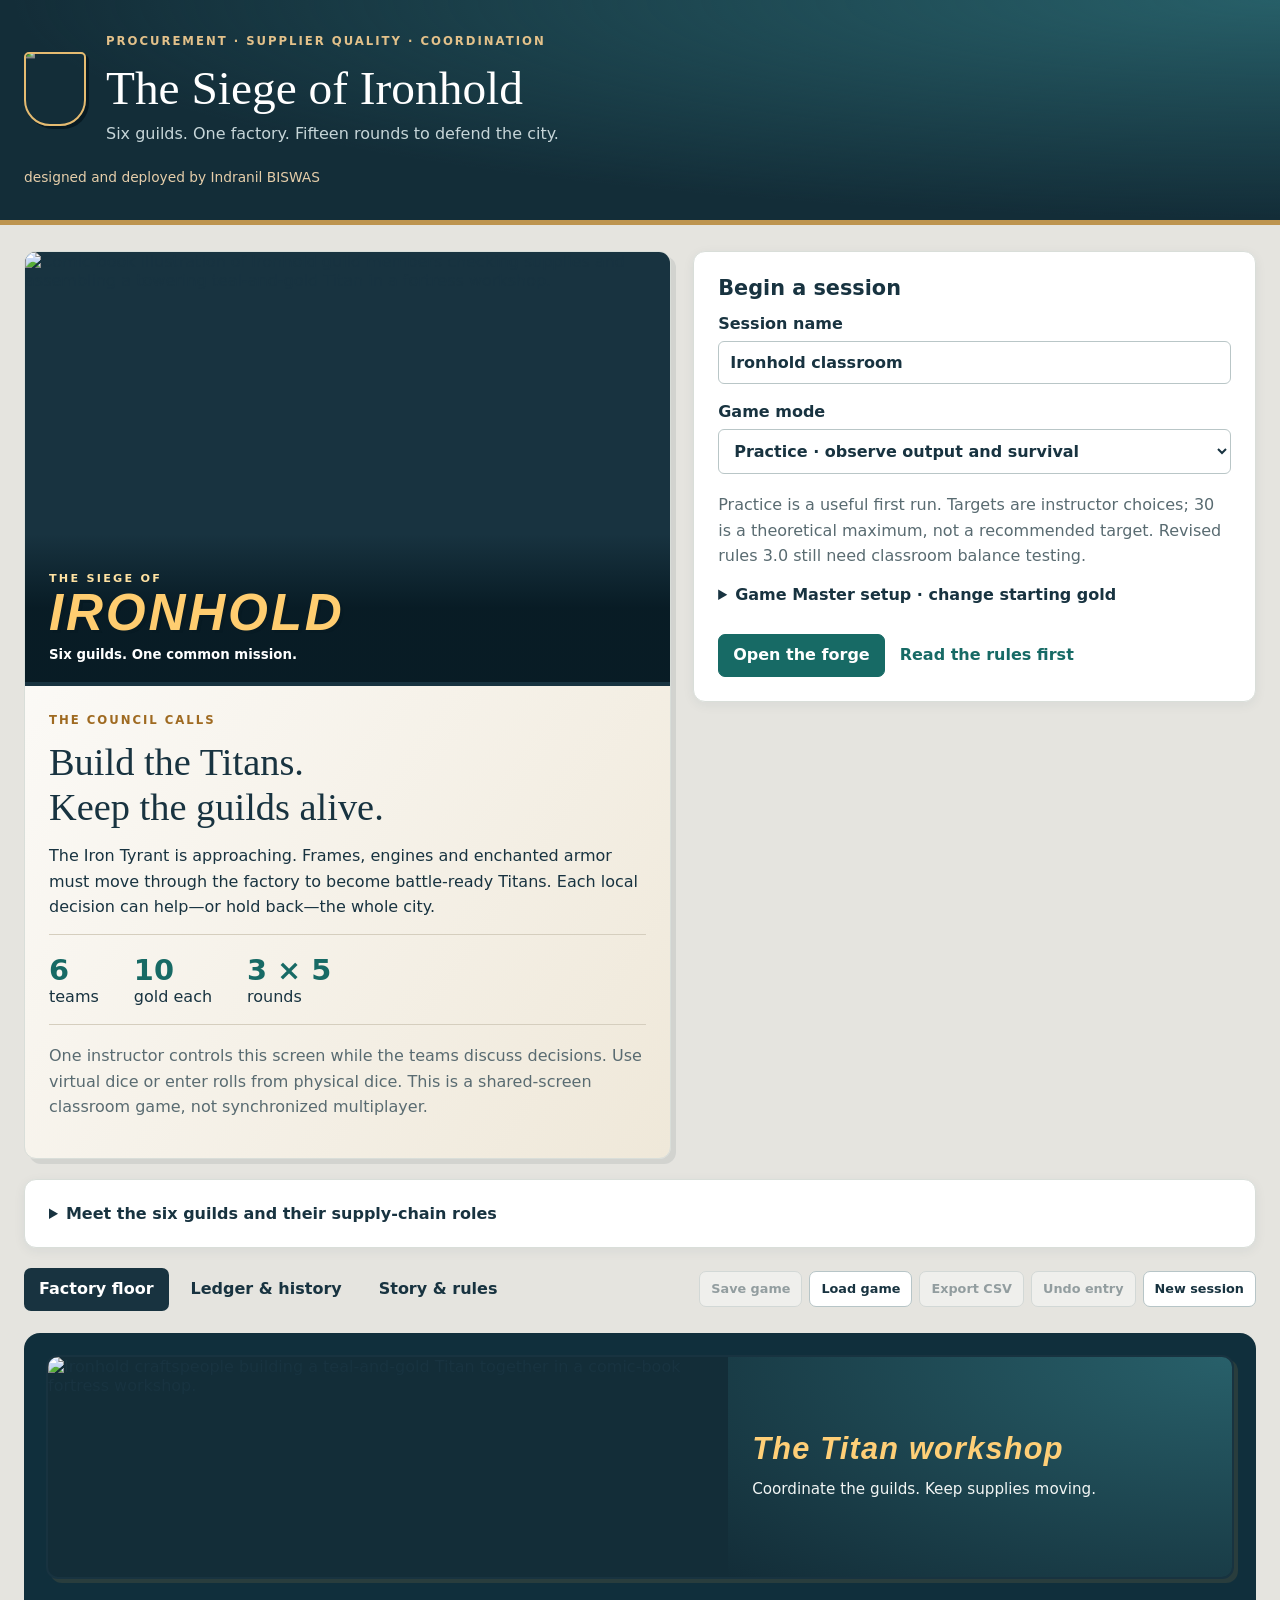
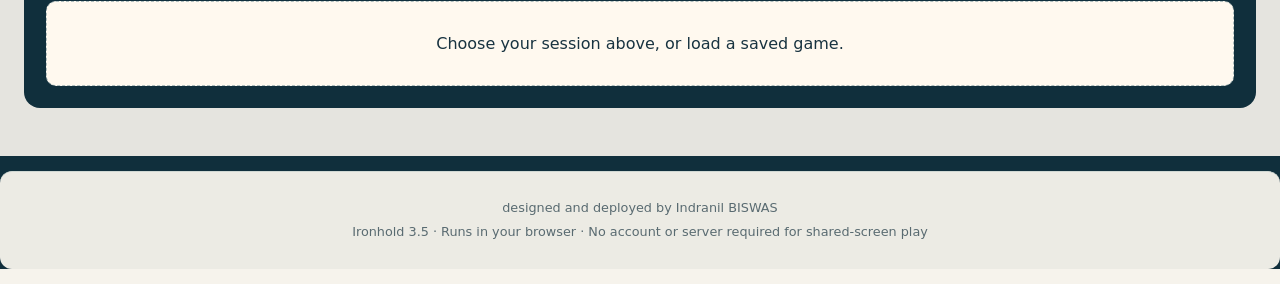
==== src/index.html @ 8f7e0599 "Add guild gold transfers, custom starting gold and logged Game Master round exceptions" ====
<!doctype html>
<html lang="en">
<head>
  <meta charset="utf-8">
  <meta name="viewport" content="width=device-width,initial-scale=1">
  <meta name="description" content="A six-guild classroom simulation of procurement exceptions, supplier corrective action and supply coordination.">
  <title>The Siege of Ironhold · Classroom Game</title>
  <link rel="stylesheet" href="style.css">
</head>
<body data-scene="play">
<header>
  <div class="mast"><span class="mark comic-mark" aria-hidden="true"><img src="assets/ironhold-comic.webp" alt="" width="62" height="74"></span><div><p class="eyebrow">PROCUREMENT · SUPPLIER QUALITY · COORDINATION</p><h1>The Siege of Ironhold</h1><p class="tagline">Six guilds. One factory. Fifteen rounds to defend the city.</p></div></div>
  <p class="credit">designed and deployed by Indranil BISWAS</p>
</header>
<main>
  <section id="setup" class="setup-grid">
    <article class="panel introduction"><figure class="comic-cover"><img src="assets/ironhold-comic.webp" width="1536" height="1024" fetchpriority="high" alt="Comic-book illustration of Ironhold guild members checking supplies and assembling a towering teal-and-gold Titan in a fortress workshop."><figcaption><span>THE SIEGE OF</span><strong>IRONHOLD</strong><small>Six guilds. One common mission.</small></figcaption></figure><p class="eyebrow">THE COUNCIL CALLS</p><h2>Build the Titans.<br>Keep the guilds alive.</h2><p>The Iron Tyrant is approaching. Frames, engines and enchanted armor must move through the factory to become battle-ready Titans. Each local decision can help—or hold back—the whole city.</p><div class="facts"><span><b>6</b> teams</span><span><b>10</b> gold each</span><span><b>3 × 5</b> rounds</span></div><p class="muted">One instructor controls this screen while the teams discuss decisions. Use virtual dice or enter rolls from physical dice. This is a shared-screen classroom game, not synchronized multiplayer.</p><button id="resume" class="secondary" hidden>Resume saved session</button></article>
    <form id="setup-form" class="panel"><h2>Begin a session</h2><label>Session name<input id="session-name" maxlength="80" value="Ironhold classroom" autocomplete="off"></label><label>Game mode<select id="mode"><option value="practice">Practice · observe output and survival</option><option value="target">Mission · meet an announced shipment target</option></select></label><label id="target-label" hidden>Approved Titans required<input id="target" type="number" min="1" max="30" step="1" placeholder="Choose after a classroom pilot"></label><p class="muted">Practice is a useful first run. Targets are instructor choices; 30 is a theoretical maximum, not a recommended target. Revised rules 3.0 still need classroom balance testing.</p><details class="setup-gm"><summary>Game Master setup · change starting gold</summary><label>Starting gold for each guild<input id="starting-gold" type="number" min="1" max="1000" step="1" value="10" required></label><p class="muted small">Instructor choice for this new session. Default: 10 gold each. During play, use Game Master gold adjustments.</p></details><button class="primary" type="submit">Open the forge</button><button type="button" class="text-button" id="read-before">Read the rules first</button></form>
  </section>
  <details class="panel guild-directory"><summary>Meet the six guilds and their supply-chain roles</summary><div id="guild-directory"></div></details>
  <div class="toolbar"><nav aria-label="Game views"><button data-tab="play" aria-pressed="true">Factory floor</button><button data-tab="ledger" aria-pressed="false">Ledger &amp; history</button><button data-tab="rules" aria-pressed="false">Story &amp; rules</button></nav><div class="file-controls"><button id="save" disabled>Save game</button><button id="load">Load game</button><input id="load-file" type="file" accept=".json,application/json" hidden><button id="csv" disabled>Export CSV</button><button id="undo" disabled title="Use only to correct an entry; undo is recorded by rebuilding the prior state.">Undo entry</button><button id="new-game">New session</button></div></div>
  <p id="message" class="message" role="status" aria-live="polite" hidden></p>
  <section id="play-view" class="view"><figure class="tab-art"><img src="assets/ironhold-comic.webp" width="960" height="640" alt="Ironhold craftspeople building a teal-and-gold Titan together in a comic-book fortress workshop." loading="lazy"><figcaption><span>The Titan workshop</span><p>Coordinate the guilds. Keep supplies moving.</p></figcaption></figure><div id="welcome" class="empty">Choose your session above, or load a saved game.</div><div id="game" hidden>
    <div id="metrics" class="metrics"></div>
<section class="panel coordination-panel"><div class="section-heading"><h2>Guild treasury &amp; Game Master</h2><span id="starting-rule" class="muted"></span></div>
<details id="transfer-panel"><summary>Transfer gold between guilds</summary><form id="transfer-form"><div class="control-grid"><label>Sending guild<select id="transfer-from"></select></label><label>Receiving guild<select id="transfer-to"></select></label><label>Gold to transfer<input id="transfer-amount" type="number" min="1" max="1000" step="1" value="1" required></label></div><label>Agreement / reason<input id="transfer-reason" minlength="3" maxlength="240" placeholder="For example: shared supplier recovery" required></label><p id="transfer-preview" class="muted" aria-live="polite"></p><button id="transfer-submit" class="primary">Confirm gold transfer</button></form></details>
<div class="gm-entry"><button id="gm-toggle" type="button" aria-expanded="false">Enter Game Master mode</button><p class="muted small">Instructor controls on this shared screen; no password or separate account.</p></div>
<div id="gm-panel" hidden><form id="gm-form"><h3>Instructor round exception</h3><p id="gm-round" class="muted"></p><label>Game Master name<input id="gm-name" minlength="3" maxlength="80" placeholder="Instructor name" required></label><div class="control-grid"><label>Exception type<select id="gm-kind"><option value="gold">Gold grant / penalty · now</option><option value="downtime">Extra downtime · next round</option><option value="note">Custom round instruction · note only</option></select></label><label>Affected guild<select id="gm-team"><option value="all">All six guilds</option></select></label><label id="gm-gold-label">Gold change per guild<input id="gm-gold" type="number" min="-1000" max="1000" step="1" value="1"></label><label id="gm-hours-label" hidden>Downtime hours per guild<select id="gm-hours"><option>4</option><option>8</option><option>16</option><option>32</option></select></label></div><label>Explain the exception<textarea id="gm-reason" minlength="3" maxlength="240" rows="3" required placeholder="Describe the classroom scenario and why this exception applies"></textarea></label><p id="gm-help" class="muted small"></p><button id="gm-submit" class="primary">Apply and record exception</button></form></div></section>
    <section id="result" class="panel result" hidden aria-live="polite"></section>
    <div class="game-grid"><section class="panel action-panel" aria-labelledby="action-title"><p class="eyebrow" id="phase-label"></p><div id="roll-summary"></div><div id="action" aria-live="polite"></div></section><section class="panel"><div class="section-heading"><h2>Factory network</h2><span class="muted">Good units in each buffer</span></div><div id="network"></div><p class="muted small">One C1 + one C2 → subassembly. One subassembly + one C3 → Titan. Quality approval counts the shipment once.</p><div id="vendor-info" class="vendor-box"></div></section></div>
    <section aria-label="Six guilds"><div id="team-cards" class="team-grid"></div></section>
    <section class="panel"><div class="section-heading"><h2>Latest events</h2><span class="muted">Full record in Ledger &amp; history</span></div><ol id="recent" class="event-list"></ol><p id="autosave" class="muted small"></p></section>
  </div></section>
  <section id="ledger-view" class="view" hidden><figure class="tab-art"><img src="assets/ironhold-ledger.webp" width="960" height="640" alt="Two Ironhold quartermasters checking a ledger, gold tokens and supply crates in a comic-book archive." loading="lazy"><figcaption><span>The quartermaster’s archive</span><p>Every roll, every decision, every gold piece.</p></figcaption></figure><div id="ledger" class="panel"><h2>Ledger &amp; history</h2><p>Start a session to view the ledger.</p></div></section>
  <section id="rules-view" class="view" hidden><figure class="tab-art"><img src="assets/ironhold-council.webp" width="960" height="640" alt="Six Ironhold guild representatives planning the supply network around a council table, in comic-book style." loading="lazy"><figcaption><span>The council of six</span><p>Learn the mission. Agree on the rules.</p></figcaption></figure><article class="panel rules"><p class="eyebrow">PROCUREMENT EDITION 3.1</p><h2>Story &amp; procurement rules</h2><p>Manage procurement exception alerts through planned supplier corrective action, supplier risk review, or a quality hold with immediate corrective action. The manufacturing guilds remain the supply network you coordinate.</p><p>Ironhold's six guilds build a force of Titan’s Bastion war golems. The Emberborn forge frames; the Gearwrights build engines. Hammer and Anvil combines these into subassemblies while the Arcane Weavers enchant armor. The Titanwrights integrate the parts, and the Order of the Unerring Gaze approves each finished Titan.</p><p><b>Early Dawn:</b> rounds 1–5. <b>Fires of Noon:</b> 6–10. <b>Twilight of Battle:</b> 11–15. All teams operate every round. Cycle boundaries do not reset cash, stock or repairs.</p>
  <details open><summary>1. Objective and setup</summary><p>Each team starts with 10 gold by default; the Game Master can choose 1–1000 gold per guild before starting. A round is an 8-hour day. Full capacity is two whole units. All five buffers begin at zero; raw materials are unlimited apart from vendor incidents. Select practice mode or announce a whole-game target of 1–30 approved Titans before starting.</p><p>A mission succeeds only if all six teams remain above zero gold and meet the target by round 15, including final settlement. Only then do the richest guilds share the Master Guild title. Zero or negative gold ends play. Practice mode reports output and survival without a target victory. Thirty shipments is the physical upper bound, not a tested target.</p></details>
  <details><summary>2. Stages, capacity and inventory</summary><p>Stage 1: Shops 1 and 2. Stage 2: Shop 3 and Subassembly. Stage 3: Final Assembly. Stage 4: Quality. Paired teams release output together, after both decisions are complete. Resolve their events in Shop 1 then Shop 2 order, and Shop 3 then Subassembly order.</p><p>At round start, resolve due analysis tasks, then serve up to 8 queued repair hours per team. A team serving repairs makes no production or event roll; its base capacity is 2. Other teams with a complete input set roll d6: 1–3 gives base capacity 1; 4–6 gives 2. No input set means no roll and no fine.</p><p>Usable capacity = max(0, base capacity − repair hours served ÷ 4). Actual output is the minimum of usable capacity and each required input buffer. Consume one of each required input per good output unit. Carry unused tokens forward. Shops have no input constraint. Only quality-approved units count as shipments. A zero-hour fix does not restore the unit lost on a partial production roll.</p><p>Immediate repair hours are served before that team's output is released. Future tickets wait until their due round. Hours are served sequentially, never more than 8 per team per round. The app pauses before each stage's output release so the class can predict the result.</p></details>
  <details><summary>3. Procurement exceptions and responses</summary><div class="scroll"><table><thead><tr><th>d10</th><th>Cause</th><th>Applies to</th></tr></thead><tbody><tr><td>Odd</td><td>Unknown</td><td>Reroll until an applicable even result</td></tr><tr><td>2</td><td>Machine failure</td><td>All teams</td></tr><tr><td>4</td><td>Defective part</td><td>Subassembly, final assembly, quality</td></tr><tr><td>6</td><td>Misalignment</td><td>All teams</td></tr><tr><td>8</td><td>Defective raw material</td><td>Shops 1–3 outside vendor protection</td></tr><tr><td>10</td><td>Breakdown</td><td>All teams</td></tr></tbody></table></div><p>Roll an event only after partial production. Reroll inapplicable events without a charge. A physical d10 marked 0 means 10; enter 10 in the app.</p><p><b>Supply clear:</b> healthy local process. <b>Planned supplier corrective action:</b> choose a solution now, pay now, repair next round. <b>Supplier risk review:</b> resolve a d6 analysis next round. <b>Quality hold:</b> immediate corrective action. Only failure and misalignment allow planned corrective action or risk review. Defective parts and breakdowns require a quality hold. Vendor incidents use the vendor rule. Input starvation is Idle. Procurement exception alerts carry no extra fee.</p><p>Analysis d6: 1–2 = 0 hours / 0 gold, 3–4 = 4 hours / 1 gold, 5–6 = 8 hours / 2 gold. The incident then closes. Round-15 analysis is settled after production ends; it cannot evade its charge.</p></details>
  <details><summary>4. Repairs, rework and costs</summary><div class="scroll"><table><thead><tr><th>d4</th><th>Solution</th><th>Applicable cause</th><th>Ticket</th></tr></thead><tbody><tr><td>1</td><td>Stop and investigate</td><td>Failure or misalignment</td><td>4h / 1 gold</td></tr><tr><td>2</td><td>Root cause</td><td>Any non-vendor incident</td><td>8h / 2 gold</td></tr><tr><td>3</td><td>Software / parts fix</td><td>Failure or misalignment</td><td>0h / 0 gold</td></tr><tr><td>4</td><td>Rework</td><td>Defective part</td><td>8h / 2 gold to origin</td></tr></tbody></table></div><p>Reroll inapplicable solutions. Solutions 1–3 belong to the detecting team; quality hold is immediate; planned corrective action starts next round. A free fix closes immediately.</p><p>Rework holds the detecting team's output at zero and retains its inputs. That team pays no extra repair fee. For a defect at Subassembly, origin d6 1–3 assigns Shop 1 and 4–6 Shop 2. At Final Assembly, 1–3 assigns Subassembly and 4–6 Shop 3. At Quality, the origin is Final Assembly without a die. The origin pays now and serves 8 hours from next round.</p><p>Each ticket is charged once when issued: 4h = 1 gold; 8h = 2; forced-vendor 32h = 7. Four separate 8h tickets cost 8, not 7. Serving already-paid repair hours does not charge again. Partial capacity, starvation and an exception alert do not create separate monetary fines.</p><p>The app checks bankruptcy after each resolved charge or atomic batch of charges. All three charges of one vendor change are posted together. Due analyses are resolved as one round-opening batch. If play ends before a stage release, no staged output is transferred.</p></details>
  <details><summary>5. Vendor vote and protection</summary><p>Only a valid event 8 triggers this rule. Count occurrences across all three shops for the current vendor. At occurrence 1 or 2, all three shops vote; two votes to change trigger an 8h / 2-gold ticket for each shop. Otherwise keep the vendor and the count. The affected shop retains partial base capacity 1 this round; there is no local solution roll.</p><p>Occurrence 3 forces a change: 32h / 7 gold per shop, without an additional voluntary charge. Vendor repairs begin next round. Reset the count on any change. Protection begins immediately and covers the next five numbered rounds: change in round 4 protects through round 9; event 8 becomes eligible in round 10. Reroll raw-material events while protected. Current-round production is not reversed.</p></details>
  <details><summary>6. Gold transfers and Game Master exceptions</summary><p>While a game is active, guilds can transfer whole gold amounts with a recorded agreement. The sending guild must retain at least 1 gold. Transfers conserve total gold and affect the richest-guild ranking. Coordinate before a charge: transfers cannot revive a game already ended by bankruptcy.</p><p>The Game Master can grant or deduct gold immediately, add free downtime for the next round (rounds 1–14 only), or record a custom instruction. Notes do not change game calculations. Every exception requires an instructor name and explanation. A penalty reaching zero gold ends play. These shared-screen controls are not authenticated accounts.</p></details><details><summary>7. Ending, saving and teaching</summary><p>After round 15, resolve all deferred analysis before judging the outcome. Already-paid repair hours remaining beyond the game are disclosed, not charged again. No extra shipments are permitted. At cycle breaks, discuss the bottleneck, the value of a warning, and local gold versus factory output.</p><p>Save game downloads a JSON history. Load replays and validates it; it does not trust editable balances. Browser autosave is a convenience, not a backup. Use Undo only to correct an input error, not to reroll an unfavorable result. CSV contains team-round accounting. Unreleased rows are explicitly marked. The history retains every die, reroll and vote.</p><p>This is a simplified teaching model: defects reduce or hold output; it does not track hidden bad batches, inspection accuracy or recurring defects. Random origin attribution is a discussion device, not actual traceability. The revised rules require classroom piloting before claiming balanced difficulty.</p></details>
  </article></section>
</main>
<footer><p>designed and deployed by Indranil BISWAS</p><p>Ironhold 3.5 · Runs in your browser · No account or server required for shared-screen play</p></footer>
<script src="engine.js"></script><script src="ui.js"></script>
</body></html>
---- src/style.css ----
:root{color-scheme:light;--ink:#183340;--muted:#596b71;--paper:#f6f3ec;--gold:#9f6a21;--teal:#176a65;--line:#d9ded9;--red:#a3312c;font-family:Inter,ui-sans-serif,system-ui,-apple-system,BlinkMacSystemFont,"Segoe UI",sans-serif;color:var(--ink);background:var(--paper)}*{box-sizing:border-box}body{margin:0}header{padding:32px max(24px,calc((100vw - 1440px)/2));background:#132d38;color:#fff;border-bottom:5px solid #bd944f}.mast{display:flex;gap:20px;align-items:center}.mark{display:grid;place-items:center;width:62px;height:74px;border:2px solid #c5a167;border-radius:5px 5px 26px 26px;font-family:Georgia,serif;font-size:40px;color:#e7cc96;flex-shrink:0}.eyebrow{font-size:.73rem;letter-spacing:.17em;font-weight:750;color:var(--gold);margin:0 0 10px}header .eyebrow{color:#e3c18a}h1{font-family:Georgia,serif;font-weight:500;font-size:clamp(2rem,3.7vw,3.2rem);margin:0 0 6px}h2{font-size:1.3rem;margin:0 0 14px}h3{font-size:1.04rem;margin:0 0 8px}p{line-height:1.6;margin:0 0 14px}.tagline{color:#c6d5d8;margin:0}.credit{font-size:.86rem;color:#e6ceaa;margin:20px 0 0}main{max-width:1488px;margin:auto;padding:26px 24px}button,input,select{font:inherit}button{border:1px solid #b7c5c7;background:#fff;color:var(--ink);border-radius:7px;padding:10px 14px;font-weight:650;cursor:pointer;line-height:1.3}button:hover:not(:disabled){background:#edf3f1;border-color:var(--teal)}button:focus-visible,input:focus-visible,select:focus-visible,summary:focus-visible{outline:3px solid #d8a445;outline-offset:3px}button:disabled{opacity:.4;cursor:not-allowed}.primary{background:var(--teal);color:#fff;border-color:var(--teal)}.primary:hover:not(:disabled){background:#115550;color:#fff}.secondary{background:#fff8e8;border-color:#caa96c}.danger{color:var(--red)}.text-button{border-color:transparent;background:transparent;color:var(--teal)}label{display:flex;flex-direction:column;gap:8px;font-weight:650;margin-bottom:18px}input,select{border:1px solid #b9c6c7;background:white;color:var(--ink);border-radius:6px;padding:11px;max-width:100%}input[type=number]{width:100%}.panel{background:#fff;border:1px solid var(--line);border-radius:12px;padding:24px;margin-bottom:20px;box-shadow:0 3px 12px #203e4910}.setup-grid{display:grid;grid-template-columns:1.15fr 1fr;gap:22px}.introduction{background:linear-gradient(125deg,#fff,#efe8d9)}.introduction h2{font-family:Georgia,serif;font-weight:500;font-size:2.4rem;line-height:1.16}.facts{display:flex;gap:35px;padding:18px 0;margin:8px 0 18px;border-top:1px solid #d5cebe;border-bottom:1px solid #d5cebe}.facts b{display:block;font-size:1.8rem;color:var(--teal)}.muted{color:var(--muted)}.small{font-size:.82rem}.toolbar{display:flex;align-items:center;justify-content:space-between;gap:14px;flex-wrap:wrap;margin:2px 0 22px}nav,.file-controls{display:flex;flex-wrap:wrap;gap:7px}nav button{background:transparent;border-color:transparent}nav button[aria-pressed=true],nav button[aria-pressed=true]:hover:not(:disabled){background:#183340;color:white}.file-controls button{font-size:.8rem;padding:9px 11px}.message{background:#fff1d7;border-left:4px solid #b57b20;padding:12px 16px;border-radius:6px}.message.error{background:#fff0ec;border-color:var(--red);color:#85251f}.empty{border:1px dashed #aebdbd;padding:32px;text-align:center;color:var(--muted);border-radius:10px}.metrics{display:grid;grid-template-columns:repeat(4,1fr);gap:14px;margin-bottom:22px}.metric{border:1px solid var(--line);border-radius:9px;background:#fff;padding:16px 20px}.metric span{display:block;font-size:.75rem;color:var(--muted);text-transform:uppercase;letter-spacing:.06em}.metric strong{display:block;font-size:1.65rem;margin:3px 0}.metric small{color:var(--muted)}.game-grid{display:grid;grid-template-columns:minmax(300px,.85fr) minmax(420px,1.15fr);gap:22px}.action-panel{border-top:4px solid var(--teal)}.action-panel h2{font-family:Georgia,serif;font-size:1.7rem}.action-panel .guild-name{color:var(--teal);font-weight:700}.die-box{display:flex;gap:14px;align-items:center;margin:18px 0}.die-face{width:78px;height:78px;display:grid;place-items:center;border:2px solid #c9a363;border-radius:14px;background:#fff8e9;font-size:1.9rem;font-weight:800;flex-shrink:0}.die-box p{margin:0;font-size:.91rem}.manual-row{display:flex;align-items:end;gap:9px;margin:18px 0}.manual-row label{margin:0;flex:1}.manual-row input{max-width:140px}.decision{display:block;text-align:left;width:100%;margin:9px 0;padding:13px;border-left:5px solid #c8a03f}.decision.red{border-color:#bd5a53}.decision b{display:block}.decision small{display:block;margin-top:4px;font-weight:400}.badge{display:inline-block;padding:4px 9px;border-radius:20px;font-size:.75rem;background:#eef1f2;color:var(--ink);font-weight:750}.badge.green{background:#e3f2e9;color:#226846}.badge.red{background:#ffe6e0;color:#a3312c}.badge.yellow{background:#fff0c9;color:#7b590d}.section-heading{display:flex;gap:12px;justify-content:space-between;align-items:baseline;flex-wrap:wrap}.section-heading .muted{font-size:.8rem}.flow-stage{display:grid;grid-template-columns:68px 1fr;gap:12px;align-items:center;margin:10px 0}.flow-stage>span{font-size:.7rem;color:var(--muted);text-transform:uppercase;letter-spacing:.04em}.flow-nodes{display:flex;gap:10px}.node{flex:1;background:#f4f6f3;border:1px solid #dce3dc;border-radius:7px;padding:10px 12px}.node b{font-size:.84rem;display:block}.node strong{font-size:1.45rem;color:var(--teal);margin-right:6px}.node small{color:var(--muted);font-size:.75rem}.flow-stage.current .node{border-color:#af8b49;background:#fff9ec}.flow-stage.current>span{font-weight:800;color:var(--gold)}.vendor-box{padding:12px 15px;border-radius:7px;background:#edf3f2;font-size:.88rem}.vendor-box p{margin:0}.team-grid{display:grid;grid-template-columns:repeat(3,1fr);gap:16px;margin-bottom:22px}.team-card{border:1px solid var(--line);border-radius:10px;padding:18px;background:#fff}.team-card.active{border:2px solid #b28e50;padding:17px}.team-card.bankrupt{border-color:#b74640;background:#fff1ee}.team-card .role{font-size:.72rem;text-transform:uppercase;letter-spacing:.07em;color:var(--muted);margin-bottom:7px}.team-card .money{font-size:1.45rem;font-weight:750}.team-card .money small{font-size:.75rem;font-weight:500}.team-line{display:flex;justify-content:space-between;gap:8px;align-items:center;margin:12px 0}.team-card p{font-size:.83rem;margin-bottom:6px}.event-list{padding-left:22px;margin:8px 0}.event-list li{padding:7px 0;border-bottom:1px solid #edf0ed;font-size:.86rem}.event-list time{color:var(--muted);font-size:.75rem;margin-right:9px}.result{border-left:6px solid var(--gold);background:#fff8e9}.result.failure{border-color:var(--red);background:#fff0eb}.result.success{border-color:var(--teal);background:#eef7ef}.scroll{overflow:auto}table{width:100%;border-collapse:collapse;font-size:.84rem;margin:10px 0 22px}th,td{padding:10px;border-bottom:1px solid #dce3df;text-align:left;vertical-align:top}th{background:#edf2ef;font-size:.76rem}td.number,th.number{text-align:right;white-space:nowrap}.rules{max-width:1000px;margin:0 auto}.rules details{border-top:1px solid var(--line);padding:16px 0}.rules summary{font-weight:750;cursor:pointer;margin-bottom:12px}.rules p{font-size:.95rem}.queue{font-size:.78rem;color:var(--muted)}.votes{display:grid;gap:3px}.votes label{font-size:.9rem}.debrief{border-left:4px solid #c39a4f;padding-left:15px;margin:14px 0}.debrief li{margin:8px 0;line-height:1.5}.progress{height:7px;background:#e5eae6;border-radius:6px;overflow:hidden;margin-top:10px}.progress span{display:block;height:100%;background:var(--teal)}footer{max-width:1440px;margin:15px auto;padding:22px 24px;border-top:1px solid #d0d8d3;text-align:center;color:var(--muted);font-size:.8rem}footer p{margin:4px 0}[hidden]{display:none!important}@media(max-width:1000px){.game-grid{grid-template-columns:1fr}.team-grid{grid-template-columns:repeat(2,1fr)}.metrics{grid-template-columns:repeat(2,1fr)}}@media(max-width:650px){main{padding:18px 12px}header{padding:24px 18px}.mark{display:none}.setup-grid{grid-template-columns:1fr}.panel{padding:18px}.team-grid{grid-template-columns:1fr}.metrics{gap:8px}.metric{padding:12px}.metric strong{font-size:1.4rem}.flow-stage{grid-template-columns:52px 1fr;gap:7px}.node{padding:8px}.file-controls{gap:5px}.facts{gap:22px}.manual-row{flex-wrap:wrap}.introduction h2{font-size:2rem}}@media print{header{background:white;color:black}header .credit,header .eyebrow,.tagline{color:#444}.toolbar,.action-panel,#setup,footer,#message{display:none}main{padding:0}.panel,.team-card{box-shadow:none;break-inside:avoid}.game-grid{display:block}.metrics,.team-grid{grid-template-columns:repeat(3,1fr)}.scroll{overflow:visible}}

/* Original inline vector icons: no external assets or font downloads. */
header{background:radial-gradient(ellipse at top right,#275f68,transparent 70%),#132d38}.guild-icon{width:38px;height:38px;flex-shrink:0;color:var(--teal);padding:5px;background:#e9f3ef;border-radius:9px}.guild-heading,.guild-name{display:flex;gap:12px;align-items:center}.guild-heading h3{margin:0;line-height:1.5}.guild-role{font-size:.85em;font-weight:650;color:#48616a}.guild-directory summary{cursor:pointer;font-weight:750}.guild-directory #guild-directory{display:grid;grid-template-columns:repeat(3,minmax(0,1fr));gap:18px;margin-top:22px}.guild-directory-item{display:flex;align-items:center;gap:12px;font-weight:650}.roll-result{display:flex;gap:16px;padding:18px;margin:12px 0 22px;border:2px solid #ba8b3c;border-radius:12px;background:#fff8e9;animation:reveal .25s ease-out}.roll-result.clear{border-color:#41896e;background:#eef8f1}.roll-result .eyebrow{letter-spacing:.06em}.roll-result p{margin:7px 0}.rolled-value{min-width:76px;height:98px;border-radius:12px;background:#fff;border:2px solid #b68d4d;display:flex;flex-direction:column;align-items:center;justify-content:center;box-shadow:0 4px 0 #b68d4d30}.rolled-value strong{font-size:2.6rem;line-height:1.15}.rolled-value small{font-weight:750;color:var(--muted)}.dice-button{min-height:52px;font-size:1.05rem;box-shadow:0 4px 0 #0c4642}.team-card{transition:box-shadow .2s,transform .2s}.team-card:hover{box-shadow:0 7px 20px #173e4920;transform:translateY(-2px)}.team-card.active{background:linear-gradient(130deg,#fff8e6,#fff);box-shadow:0 0 0 3px #b28e501c}.team-card h3{overflow-wrap:anywhere}@keyframes reveal{from{opacity:.3;transform:translateY(5px)}to{opacity:1;transform:translateY(0)}}@media(prefers-reduced-motion:reduce){*{animation:none!important;transition:none!important}}@media(max-width:800px){.guild-directory #guild-directory{grid-template-columns:repeat(2,minmax(0,1fr))}}@media(max-width:500px){.guild-directory #guild-directory{grid-template-columns:1fr}.roll-result{padding:12px;gap:10px}.rolled-value{min-width:58px}.roll-result .eyebrow{font-size:.65rem}.guild-name{align-items:flex-start}}

/* Comic cover and persistent illustrated crest */
.comic-mark{overflow:hidden;border:2px solid #e5bb71;box-shadow:3px 3px 0 #071a23}.comic-mark img{width:100%;height:100%;object-fit:cover;object-position:55% 30%;transform:scale(1.8)}.comic-cover{position:relative;margin:-24px -24px 25px;overflow:hidden;border-radius:11px 11px 0 0;border-bottom:4px solid #183340;background:#183340}.comic-cover>img{display:block;width:100%;height:auto;aspect-ratio:3/2;object-fit:cover}.comic-cover figcaption{position:absolute;bottom:0;left:0;right:0;padding:38px 24px 20px;background:linear-gradient(transparent,#071a23ed 50%);color:#fff}.comic-cover figcaption span{display:block;font-size:.7rem;letter-spacing:.2em;font-weight:800;color:#ffe2a2}.comic-cover figcaption strong{display:block;font-family:Impact,'Arial Black',sans-serif;font-style:italic;letter-spacing:.055em;font-size:clamp(2rem,4vw,3.6rem);line-height:1.1;text-shadow:3px 3px 0 #071a23;color:#ffcd70}.comic-cover figcaption small{display:block;margin-top:6px;font-weight:650}.setup-grid{align-items:start}.setup-grid>form{position:sticky;top:20px}.introduction{box-shadow:5px 5px 0 #18334018}@media(max-width:650px){.comic-cover{margin:-18px -18px 20px}.comic-cover figcaption{padding:30px 18px 16px}.setup-grid>form{position:static}.comic-mark{display:grid;width:48px;height:58px}.mast{gap:12px}}@media print{.comic-cover,.comic-mark{display:none}}

/* Individual comic scene for each game tab; controls remain outside the artwork. */
.tab-art{display:grid;grid-template-columns:minmax(0,1.35fr) minmax(230px,1fr);align-items:stretch;margin:0 0 22px;border:2px solid #183340;border-radius:12px;overflow:hidden;background:#132d38;box-shadow:4px 4px 0 #b58c4526}.tab-art img{width:100%;height:220px;object-fit:cover;object-position:center 48%;display:block}.tab-art figcaption{display:flex;flex-direction:column;justify-content:center;padding:24px;background:radial-gradient(ellipse at top right,#28606a,#132d38);color:#f5e3bd}.tab-art figcaption span{font:italic 800 clamp(1.4rem,2.4vw,2.2rem)/1.1 Impact,'Arial Black',sans-serif;letter-spacing:.04em;color:#ffcf77}.tab-art figcaption p{margin:12px 0 0;color:#f1f5f4;font-size:.95rem}#rules-view .tab-art{max-width:1000px;margin-inline:auto}@media(max-width:650px){.tab-art{grid-template-columns:1fr}.tab-art img{height:190px;object-position:center 45%}.tab-art figcaption{padding:16px 18px}.tab-art figcaption p{margin-top:6px}}@media print{.tab-art{display:none}}

/* Scene-specific page backgrounds and six original guild portraits. */
body{background:#102f3c}body::before{content:"";position:fixed;inset:0;z-index:-1;background-image:var(--scene-play);background-position:center;background-size:cover;opacity:.36;pointer-events:none}body[data-scene=ledger]::before{background-image:var(--scene-ledger)}body[data-scene=rules]::before{background-image:var(--scene-rules)}main{background:#f6f3eced;min-height:65vh}.view{position:relative;isolation:isolate;padding:22px;border-radius:16px;background:#102f3c;margin-bottom:22px;overflow:hidden}.view::before{content:"";position:absolute;inset:0;z-index:-1;background-image:var(--scene-play);background-size:cover;background-position:center top;opacity:.48;pointer-events:none}#ledger-view::before{background-image:var(--scene-ledger)}#rules-view::before{background-image:var(--scene-rules)}.view>.empty{background:#fff9ef;color:var(--ink)}.view .panel,.view .team-card,.view .metric{background-color:#fffffff5}.view .section-heading{color:var(--ink)}footer{background:#f6f3ecf5;border-radius:12px}.guild-portrait{display:block;width:100%;height:auto;aspect-ratio:1;object-fit:cover;border-radius:8px;margin-bottom:14px;border:1px solid #ab8448}.portrait-small{width:72px;height:72px;flex-shrink:0;margin:0;border-radius:8px}.guild-directory-item{flex-wrap:wrap;padding:12px;border:1px solid var(--line);border-radius:10px;background:#fff}.guild-directory-item>span{flex:1;min-width:100px}.guild-directory-item .guild-icon{width:28px;height:28px}.ledger-guild{display:flex;gap:12px;align-items:center;min-width:210px}.ledger-guild .portrait-small{width:56px;height:56px}.team-card.active{box-shadow:0 0 0 3px #f5ca7770}.team-card.active .guild-portrait{border:3px solid #ba8b38}@media(max-width:650px){.view{padding:12px;border-radius:10px}.view::before{background-size:auto 850px;background-repeat:repeat-y}.guild-portrait{max-height:340px;object-position:center 35%}.portrait-small{max-height:none}.guild-directory-item{gap:8px}}@media print{body{background:#fff}body::before,.view::before{display:none}.view{background:#fff;padding:0}.guild-portrait{display:none}}

body{isolation:isolate}

.coordination-panel details{padding:12px 0;border-top:1px solid var(--line)}.coordination-panel summary,.setup-gm summary{cursor:pointer;font-weight:750;margin-bottom:14px}.control-grid{display:grid;grid-template-columns:repeat(3,minmax(0,1fr));gap:14px}.control-grid label{min-width:0}.coordination-panel textarea{font:inherit;padding:12px;border:1px solid #b9c6c7;border-radius:6px;resize:vertical}.gm-entry{display:flex;align-items:center;gap:15px;flex-wrap:wrap;margin-top:14px}.gm-entry p{margin:0}#gm-panel{border-left:4px solid #ba8b3c;background:#fff7e5;padding:20px;margin-top:16px}.setup-gm{margin:16px 0}@media(max-width:750px){.control-grid{grid-template-columns:1fr}#gm-panel{padding:12px}}
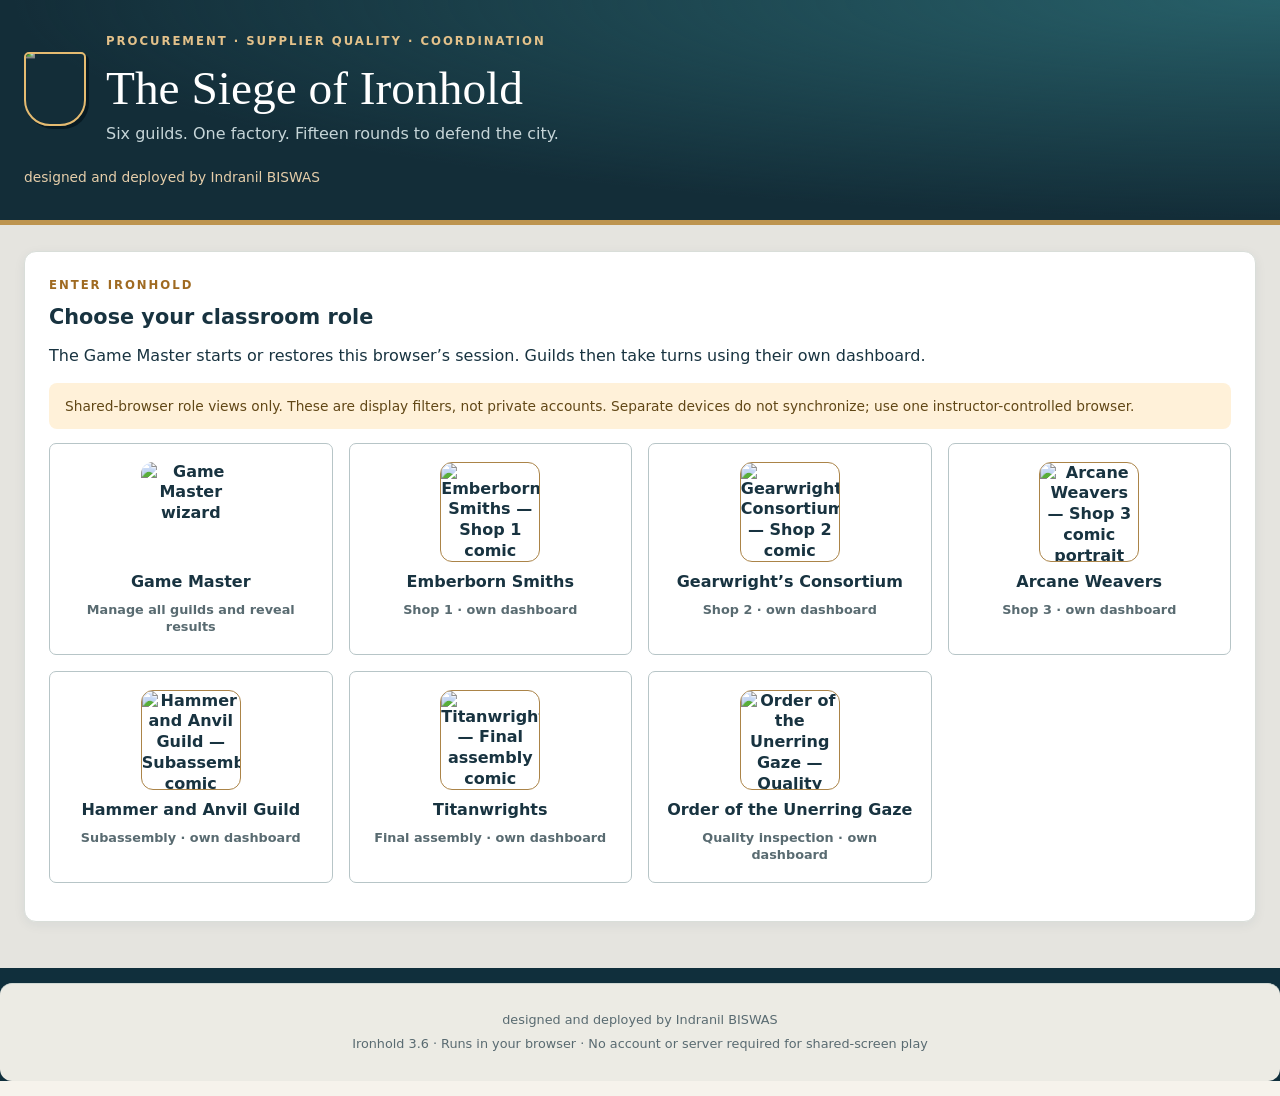
==== commit 30a5832b: "Add guild dashboards, Game Master entry and round showcase" ====
--- a/src/index.html
+++ b/src/index.html
@@ -13,6 +13,11 @@
   <p class="credit">designed and deployed by Indranil BISWAS</p>
 </header>
 <main>
+<section id="role-entry" class="panel"><p class="eyebrow">ENTER IRONHOLD</p><h2>Choose your classroom role</h2><p>The Game Master starts or restores this browser’s session. Guilds then take turns using their own dashboard.</p><p class="role-notice">Shared-browser role views only. These are display filters, not private accounts. Separate devices do not synchronize; use one instructor-controlled browser.</p><div id="role-options" class="role-options"></div><p id="role-entry-message" role="status"></p></section>
+<div id="role-bar" class="panel role-bar" hidden><b id="role-label"></b><button id="switch-role">Switch role / hand over screen</button><button id="open-reveal" class="primary" hidden>Showcase all guilds</button><button id="close-reveal" hidden>Return to Game Master</button></div>
+<section id="guild-workspace" class="view" hidden></section>
+<section id="showcase-workspace" class="view" hidden><div class="panel"><h2>Classroom reveal · all guilds</h2><p>Read-only debrief. Changing the round below does not change the live game.</p><label>Recorded round<select id="reveal-round"></select></label><div id="reveal-content"></div></div></section>
+<div id="master-workspace" hidden>
   <section id="setup" class="setup-grid">
     <article class="panel introduction"><figure class="comic-cover"><img src="assets/ironhold-comic.webp" width="1536" height="1024" fetchpriority="high" alt="Comic-book illustration of Ironhold guild members checking supplies and assembling a towering teal-and-gold Titan in a fortress workshop."><figcaption><span>THE SIEGE OF</span><strong>IRONHOLD</strong><small>Six guilds. One common mission.</small></figcaption></figure><p class="eyebrow">THE COUNCIL CALLS</p><h2>Build the Titans.<br>Keep the guilds alive.</h2><p>The Iron Tyrant is approaching. Frames, engines and enchanted armor must move through the factory to become battle-ready Titans. Each local decision can help—or hold back—the whole city.</p><div class="facts"><span><b>6</b> teams</span><span><b>10</b> gold each</span><span><b>3 × 5</b> rounds</span></div><p class="muted">One instructor controls this screen while the teams discuss decisions. Use virtual dice or enter rolls from physical dice. This is a shared-screen classroom game, not synchronized multiplayer.</p><button id="resume" class="secondary" hidden>Resume saved session</button></article>
     <form id="setup-form" class="panel"><h2>Begin a session</h2><label>Session name<input id="session-name" maxlength="80" value="Ironhold classroom" autocomplete="off"></label><label>Game mode<select id="mode"><option value="practice">Practice · observe output and survival</option><option value="target">Mission · meet an announced shipment target</option></select></label><label id="target-label" hidden>Approved Titans required<input id="target" type="number" min="1" max="30" step="1" placeholder="Choose after a classroom pilot"></label><p class="muted">Practice is a useful first run. Targets are instructor choices; 30 is a theoretical maximum, not a recommended target. Revised rules 3.0 still need classroom balance testing.</p><details class="setup-gm"><summary>Game Master setup · change starting gold</summary><label>Starting gold for each guild<input id="starting-gold" type="number" min="1" max="1000" step="1" value="10" required></label><p class="muted small">Instructor choice for this new session. Default: 10 gold each. During play, use Game Master gold adjustments.</p></details><button class="primary" type="submit">Open the forge</button><button type="button" class="text-button" id="read-before">Read the rules first</button></form>
@@ -22,7 +27,7 @@
   <p id="message" class="message" role="status" aria-live="polite" hidden></p>
   <section id="play-view" class="view"><figure class="tab-art"><img src="assets/ironhold-comic.webp" width="960" height="640" alt="Ironhold craftspeople building a teal-and-gold Titan together in a comic-book fortress workshop." loading="lazy"><figcaption><span>The Titan workshop</span><p>Coordinate the guilds. Keep supplies moving.</p></figcaption></figure><div id="welcome" class="empty">Choose your session above, or load a saved game.</div><div id="game" hidden>
     <div id="metrics" class="metrics"></div>
-<section class="panel coordination-panel"><div class="section-heading"><h2>Guild treasury &amp; Game Master</h2><span id="starting-rule" class="muted"></span></div>
+<section class="panel coordination-panel"><div class="treasury-heading"><img class="wizard-emblem" src="assets/game-master.webp" width="112" height="112" alt="Comic-book Game Master wizard with a silver beard, glowing staff and gold purse"><div><p class="eyebrow">THE KEEPER OF THE GUILD TREASURY</p><h2>Guild treasury &amp; Game Master</h2><span id="starting-rule" class="muted"></span></div></div>
 <details id="transfer-panel"><summary>Transfer gold between guilds</summary><form id="transfer-form"><div class="control-grid"><label>Sending guild<select id="transfer-from"></select></label><label>Receiving guild<select id="transfer-to"></select></label><label>Gold to transfer<input id="transfer-amount" type="number" min="1" max="1000" step="1" value="1" required></label></div><label>Agreement / reason<input id="transfer-reason" minlength="3" maxlength="240" placeholder="For example: shared supplier recovery" required></label><p id="transfer-preview" class="muted" aria-live="polite"></p><button id="transfer-submit" class="primary">Confirm gold transfer</button></form></details>
 <div class="gm-entry"><button id="gm-toggle" type="button" aria-expanded="false">Enter Game Master mode</button><p class="muted small">Instructor controls on this shared screen; no password or separate account.</p></div>
 <div id="gm-panel" hidden><form id="gm-form"><h3>Instructor round exception</h3><p id="gm-round" class="muted"></p><label>Game Master name<input id="gm-name" minlength="3" maxlength="80" placeholder="Instructor name" required></label><div class="control-grid"><label>Exception type<select id="gm-kind"><option value="gold">Gold grant / penalty · now</option><option value="downtime">Extra downtime · next round</option><option value="note">Custom round instruction · note only</option></select></label><label>Affected guild<select id="gm-team"><option value="all">All six guilds</option></select></label><label id="gm-gold-label">Gold change per guild<input id="gm-gold" type="number" min="-1000" max="1000" step="1" value="1"></label><label id="gm-hours-label" hidden>Downtime hours per guild<select id="gm-hours"><option>4</option><option>8</option><option>16</option><option>32</option></select></label></div><label>Explain the exception<textarea id="gm-reason" minlength="3" maxlength="240" rows="3" required placeholder="Describe the classroom scenario and why this exception applies"></textarea></label><p id="gm-help" class="muted small"></p><button id="gm-submit" class="primary">Apply and record exception</button></form></div></section>
@@ -40,7 +45,7 @@
   <details><summary>5. Vendor vote and protection</summary><p>Only a valid event 8 triggers this rule. Count occurrences across all three shops for the current vendor. At occurrence 1 or 2, all three shops vote; two votes to change trigger an 8h / 2-gold ticket for each shop. Otherwise keep the vendor and the count. The affected shop retains partial base capacity 1 this round; there is no local solution roll.</p><p>Occurrence 3 forces a change: 32h / 7 gold per shop, without an additional voluntary charge. Vendor repairs begin next round. Reset the count on any change. Protection begins immediately and covers the next five numbered rounds: change in round 4 protects through round 9; event 8 becomes eligible in round 10. Reroll raw-material events while protected. Current-round production is not reversed.</p></details>
   <details><summary>6. Gold transfers and Game Master exceptions</summary><p>While a game is active, guilds can transfer whole gold amounts with a recorded agreement. The sending guild must retain at least 1 gold. Transfers conserve total gold and affect the richest-guild ranking. Coordinate before a charge: transfers cannot revive a game already ended by bankruptcy.</p><p>The Game Master can grant or deduct gold immediately, add free downtime for the next round (rounds 1–14 only), or record a custom instruction. Notes do not change game calculations. Every exception requires an instructor name and explanation. A penalty reaching zero gold ends play. These shared-screen controls are not authenticated accounts.</p></details><details><summary>7. Ending, saving and teaching</summary><p>After round 15, resolve all deferred analysis before judging the outcome. Already-paid repair hours remaining beyond the game are disclosed, not charged again. No extra shipments are permitted. At cycle breaks, discuss the bottleneck, the value of a warning, and local gold versus factory output.</p><p>Save game downloads a JSON history. Load replays and validates it; it does not trust editable balances. Browser autosave is a convenience, not a backup. Use Undo only to correct an input error, not to reroll an unfavorable result. CSV contains team-round accounting. Unreleased rows are explicitly marked. The history retains every die, reroll and vote.</p><p>This is a simplified teaching model: defects reduce or hold output; it does not track hidden bad batches, inspection accuracy or recurring defects. Random origin attribution is a discussion device, not actual traceability. The revised rules require classroom piloting before claiming balanced difficulty.</p></details>
   </article></section>
-</main>
-<footer><p>designed and deployed by Indranil BISWAS</p><p>Ironhold 3.5 · Runs in your browser · No account or server required for shared-screen play</p></footer>
+</div></main>
+<footer><p>designed and deployed by Indranil BISWAS</p><p>Ironhold 3.6 · Runs in your browser · No account or server required for shared-screen play</p></footer>
 <script src="engine.js"></script><script src="ui.js"></script>
 </body></html>
--- a/src/style.css
+++ b/src/style.css
@@ -15,3 +15,7 @@
 body{isolation:isolate}
 
 .coordination-panel details{padding:12px 0;border-top:1px solid var(--line)}.coordination-panel summary,.setup-gm summary{cursor:pointer;font-weight:750;margin-bottom:14px}.control-grid{display:grid;grid-template-columns:repeat(3,minmax(0,1fr));gap:14px}.control-grid label{min-width:0}.coordination-panel textarea{font:inherit;padding:12px;border:1px solid #b9c6c7;border-radius:6px;resize:vertical}.gm-entry{display:flex;align-items:center;gap:15px;flex-wrap:wrap;margin-top:14px}.gm-entry p{margin:0}#gm-panel{border-left:4px solid #ba8b3c;background:#fff7e5;padding:20px;margin-top:16px}.setup-gm{margin:16px 0}@media(max-width:750px){.control-grid{grid-template-columns:1fr}#gm-panel{padding:12px}}
+
+.treasury-heading{display:flex;align-items:center;gap:22px;margin-bottom:20px;padding:12px 16px;background:linear-gradient(105deg,#fff6df,#f0f6f3);border:1px solid #decba4;border-radius:12px}.wizard-emblem{width:112px;height:112px;object-fit:contain;flex-shrink:0;filter:drop-shadow(0 4px 4px #17354430)}.treasury-heading h2{margin:0 0 8px}.treasury-heading .eyebrow{margin-bottom:8px}@media(max-width:650px){.treasury-heading{padding:12px;gap:12px}.wizard-emblem{width:78px;height:78px}.treasury-heading .eyebrow{font-size:.6rem;letter-spacing:.08em}.treasury-heading h2{font-size:1.08rem}}
+
+.role-options{display:grid;grid-template-columns:repeat(4,minmax(0,1fr));gap:16px}.role-choice{display:flex;flex-direction:column;align-items:center;gap:10px;padding:18px;text-align:center}.role-choice img{width:100px;height:100px;object-fit:contain;border-radius:12px;margin:0}.role-choice span{font-size:.8rem;color:var(--muted)}.role-notice{background:#fff1d9;color:#614716;padding:12px 16px;border-radius:8px;font-size:.86rem}.role-bar{display:flex;gap:14px;align-items:center;flex-wrap:wrap}.role-bar b{flex:1}.guild-private-header{display:flex;gap:18px;align-items:center}#guild-workspace>.panel,#showcase-workspace>.panel{margin-bottom:18px}#guild-workspace input,#guild-workspace select{max-width:600px}@media(max-width:800px){.role-options{grid-template-columns:repeat(2,minmax(0,1fr))}}@media(max-width:450px){.role-options{grid-template-columns:1fr 1fr}.role-choice{padding:12px}.role-choice img{width:76px;height:76px}}
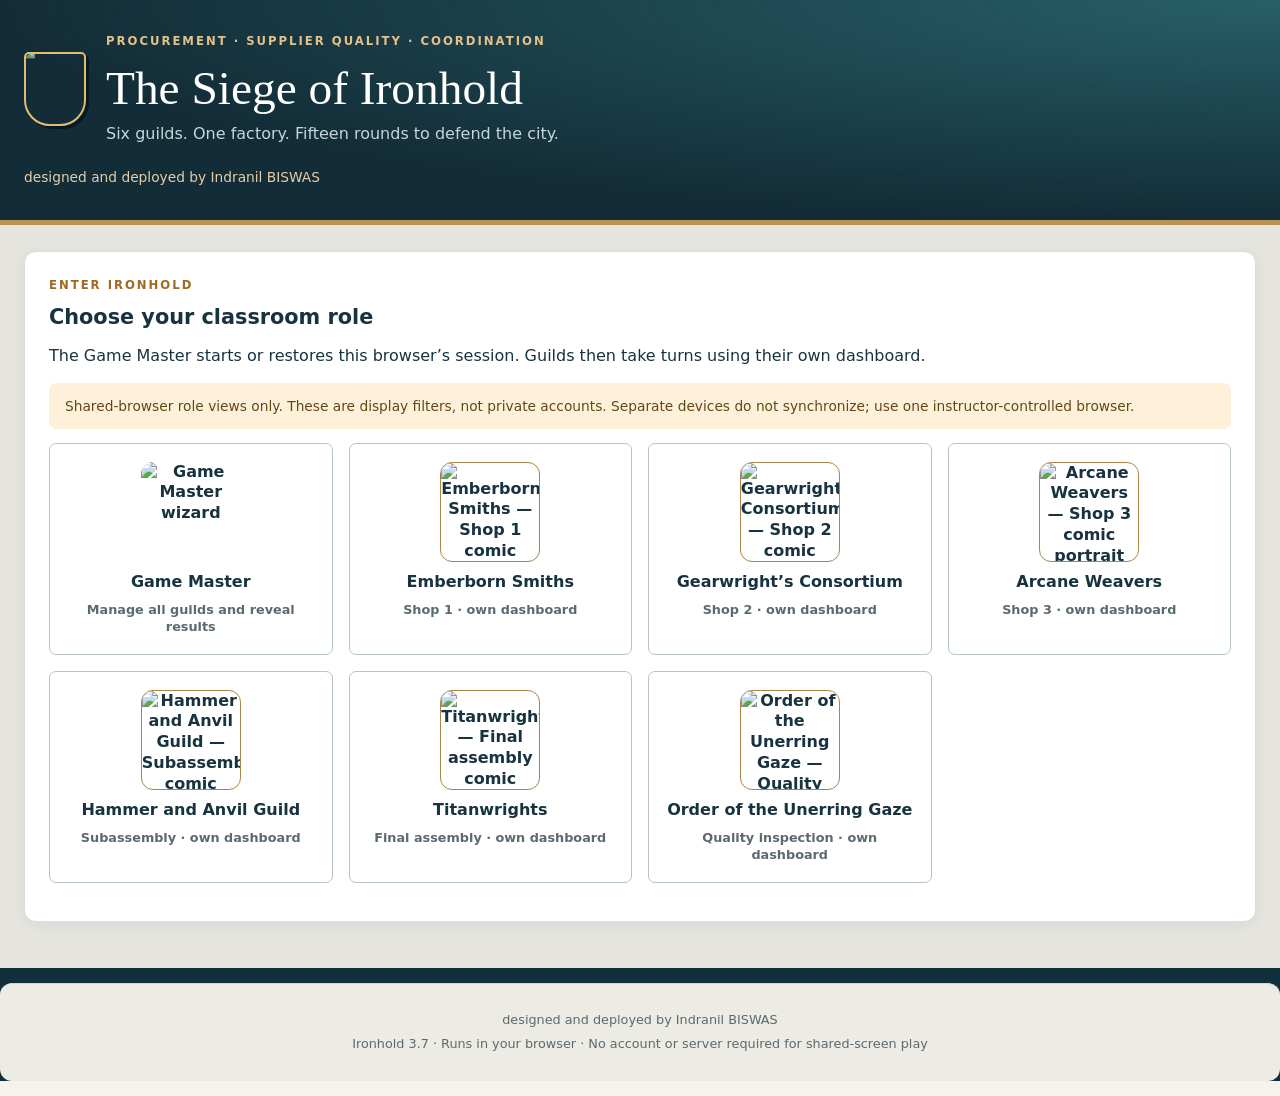
==== commit d62bf3d4: "Add rule-guided dice tab to each guild dashboard" ====
--- a/src/index.html
+++ b/src/index.html
@@ -46,6 +46,6 @@
   <details><summary>6. Gold transfers and Game Master exceptions</summary><p>While a game is active, guilds can transfer whole gold amounts with a recorded agreement. The sending guild must retain at least 1 gold. Transfers conserve total gold and affect the richest-guild ranking. Coordinate before a charge: transfers cannot revive a game already ended by bankruptcy.</p><p>The Game Master can grant or deduct gold immediately, add free downtime for the next round (rounds 1–14 only), or record a custom instruction. Notes do not change game calculations. Every exception requires an instructor name and explanation. A penalty reaching zero gold ends play. These shared-screen controls are not authenticated accounts.</p></details><details><summary>7. Ending, saving and teaching</summary><p>After round 15, resolve all deferred analysis before judging the outcome. Already-paid repair hours remaining beyond the game are disclosed, not charged again. No extra shipments are permitted. At cycle breaks, discuss the bottleneck, the value of a warning, and local gold versus factory output.</p><p>Save game downloads a JSON history. Load replays and validates it; it does not trust editable balances. Browser autosave is a convenience, not a backup. Use Undo only to correct an input error, not to reroll an unfavorable result. CSV contains team-round accounting. Unreleased rows are explicitly marked. The history retains every die, reroll and vote.</p><p>This is a simplified teaching model: defects reduce or hold output; it does not track hidden bad batches, inspection accuracy or recurring defects. Random origin attribution is a discussion device, not actual traceability. The revised rules require classroom piloting before claiming balanced difficulty.</p></details>
   </article></section>
 </div></main>
-<footer><p>designed and deployed by Indranil BISWAS</p><p>Ironhold 3.6 · Runs in your browser · No account or server required for shared-screen play</p></footer>
+<footer><p>designed and deployed by Indranil BISWAS</p><p>Ironhold 3.7 · Runs in your browser · No account or server required for shared-screen play</p></footer>
 <script src="engine.js"></script><script src="ui.js"></script>
 </body></html>
--- a/src/style.css
+++ b/src/style.css
@@ -19,3 +19,5 @@
 .treasury-heading{display:flex;align-items:center;gap:22px;margin-bottom:20px;padding:12px 16px;background:linear-gradient(105deg,#fff6df,#f0f6f3);border:1px solid #decba4;border-radius:12px}.wizard-emblem{width:112px;height:112px;object-fit:contain;flex-shrink:0;filter:drop-shadow(0 4px 4px #17354430)}.treasury-heading h2{margin:0 0 8px}.treasury-heading .eyebrow{margin-bottom:8px}@media(max-width:650px){.treasury-heading{padding:12px;gap:12px}.wizard-emblem{width:78px;height:78px}.treasury-heading .eyebrow{font-size:.6rem;letter-spacing:.08em}.treasury-heading h2{font-size:1.08rem}}
 
 .role-options{display:grid;grid-template-columns:repeat(4,minmax(0,1fr));gap:16px}.role-choice{display:flex;flex-direction:column;align-items:center;gap:10px;padding:18px;text-align:center}.role-choice img{width:100px;height:100px;object-fit:contain;border-radius:12px;margin:0}.role-choice span{font-size:.8rem;color:var(--muted)}.role-notice{background:#fff1d9;color:#614716;padding:12px 16px;border-radius:8px;font-size:.86rem}.role-bar{display:flex;gap:14px;align-items:center;flex-wrap:wrap}.role-bar b{flex:1}.guild-private-header{display:flex;gap:18px;align-items:center}#guild-workspace>.panel,#showcase-workspace>.panel{margin-bottom:18px}#guild-workspace input,#guild-workspace select{max-width:600px}@media(max-width:800px){.role-options{grid-template-columns:repeat(2,minmax(0,1fr))}}@media(max-width:450px){.role-options{grid-template-columns:1fr 1fr}.role-choice{padding:12px}.role-choice img{width:76px;height:76px}}
+
+.guild-tabs{display:flex;gap:.65rem;flex-wrap:wrap;margin:1rem 0}.guild-tabs [aria-selected="true"]{background:var(--teal,#176367);color:white;border-color:var(--teal,#176367)}
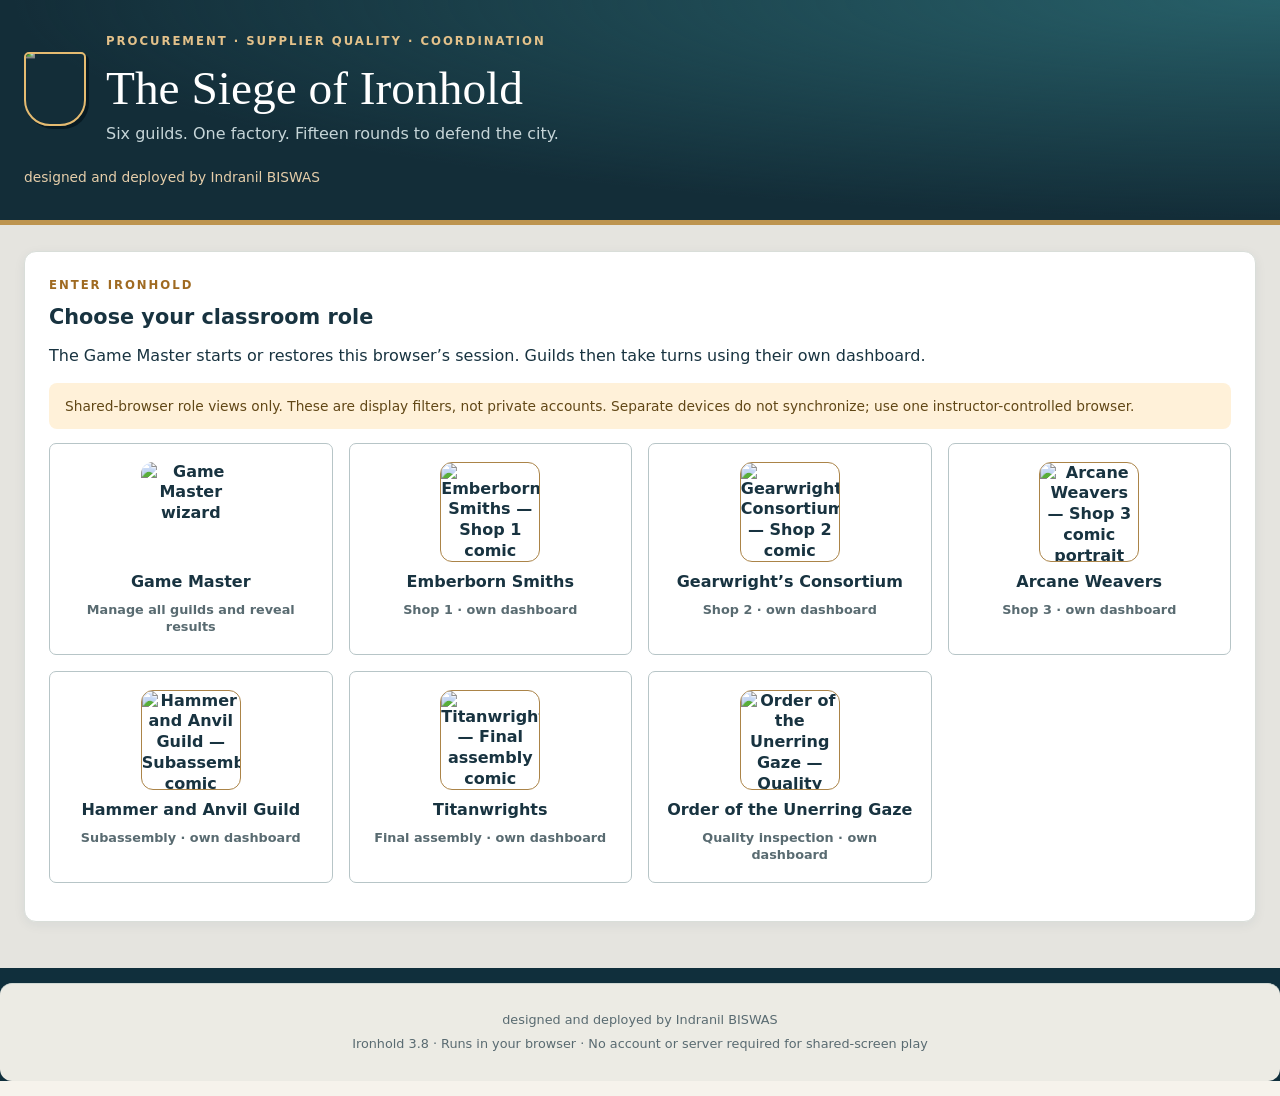
==== commit 77a477f6: "Explain each round with procurement calculations and negotiation lessons" ====
--- a/src/index.html
+++ b/src/index.html
@@ -46,6 +46,6 @@
   <details><summary>6. Gold transfers and Game Master exceptions</summary><p>While a game is active, guilds can transfer whole gold amounts with a recorded agreement. The sending guild must retain at least 1 gold. Transfers conserve total gold and affect the richest-guild ranking. Coordinate before a charge: transfers cannot revive a game already ended by bankruptcy.</p><p>The Game Master can grant or deduct gold immediately, add free downtime for the next round (rounds 1–14 only), or record a custom instruction. Notes do not change game calculations. Every exception requires an instructor name and explanation. A penalty reaching zero gold ends play. These shared-screen controls are not authenticated accounts.</p></details><details><summary>7. Ending, saving and teaching</summary><p>After round 15, resolve all deferred analysis before judging the outcome. Already-paid repair hours remaining beyond the game are disclosed, not charged again. No extra shipments are permitted. At cycle breaks, discuss the bottleneck, the value of a warning, and local gold versus factory output.</p><p>Save game downloads a JSON history. Load replays and validates it; it does not trust editable balances. Browser autosave is a convenience, not a backup. Use Undo only to correct an input error, not to reroll an unfavorable result. CSV contains team-round accounting. Unreleased rows are explicitly marked. The history retains every die, reroll and vote.</p><p>This is a simplified teaching model: defects reduce or hold output; it does not track hidden bad batches, inspection accuracy or recurring defects. Random origin attribution is a discussion device, not actual traceability. The revised rules require classroom piloting before claiming balanced difficulty.</p></details>
   </article></section>
 </div></main>
-<footer><p>designed and deployed by Indranil BISWAS</p><p>Ironhold 3.7 · Runs in your browser · No account or server required for shared-screen play</p></footer>
-<script src="engine.js"></script><script src="ui.js"></script>
+<footer><p>designed and deployed by Indranil BISWAS</p><p>Ironhold 3.8 · Runs in your browser · No account or server required for shared-screen play</p></footer>
+<script src="engine.js"></script><script src="teaching.js"></script><script src="ui.js"></script>
 </body></html>
--- a/src/style.css
+++ b/src/style.css
@@ -20,4 +20,6 @@
 
 .role-options{display:grid;grid-template-columns:repeat(4,minmax(0,1fr));gap:16px}.role-choice{display:flex;flex-direction:column;align-items:center;gap:10px;padding:18px;text-align:center}.role-choice img{width:100px;height:100px;object-fit:contain;border-radius:12px;margin:0}.role-choice span{font-size:.8rem;color:var(--muted)}.role-notice{background:#fff1d9;color:#614716;padding:12px 16px;border-radius:8px;font-size:.86rem}.role-bar{display:flex;gap:14px;align-items:center;flex-wrap:wrap}.role-bar b{flex:1}.guild-private-header{display:flex;gap:18px;align-items:center}#guild-workspace>.panel,#showcase-workspace>.panel{margin-bottom:18px}#guild-workspace input,#guild-workspace select{max-width:600px}@media(max-width:800px){.role-options{grid-template-columns:repeat(2,minmax(0,1fr))}}@media(max-width:450px){.role-options{grid-template-columns:1fr 1fr}.role-choice{padding:12px}.role-choice img{width:76px;height:76px}}
 
-.guild-tabs{display:flex;gap:.65rem;flex-wrap:wrap;margin:1rem 0}.guild-tabs [aria-selected="true"]{background:var(--teal,#176367);color:white;border-color:var(--teal,#176367)}
+.guild-tabs{display:flex;gap:.65rem;flex-wrap:wrap;margin:1rem 0}.guild-tabs [aria-selected="true"],.guild-tabs [aria-selected="true"]:hover:not(:disabled){background:var(--teal,#176367);color:white;border-color:var(--teal,#176367)}
+
+.procurement-lessons{margin:28px 0}.round-lesson{padding:20px;margin:14px 0;border:2px solid #b99755;border-radius:12px;background:#fffdf7}.round-lesson summary{font-weight:750;cursor:pointer;color:#175650}.round-lesson h3{margin-top:24px}.round-lesson td{min-width:125px;vertical-align:top}.round-lesson p,.round-lesson li{max-width:100ch;line-height:1.65}.round-lesson li{margin:8px 0}
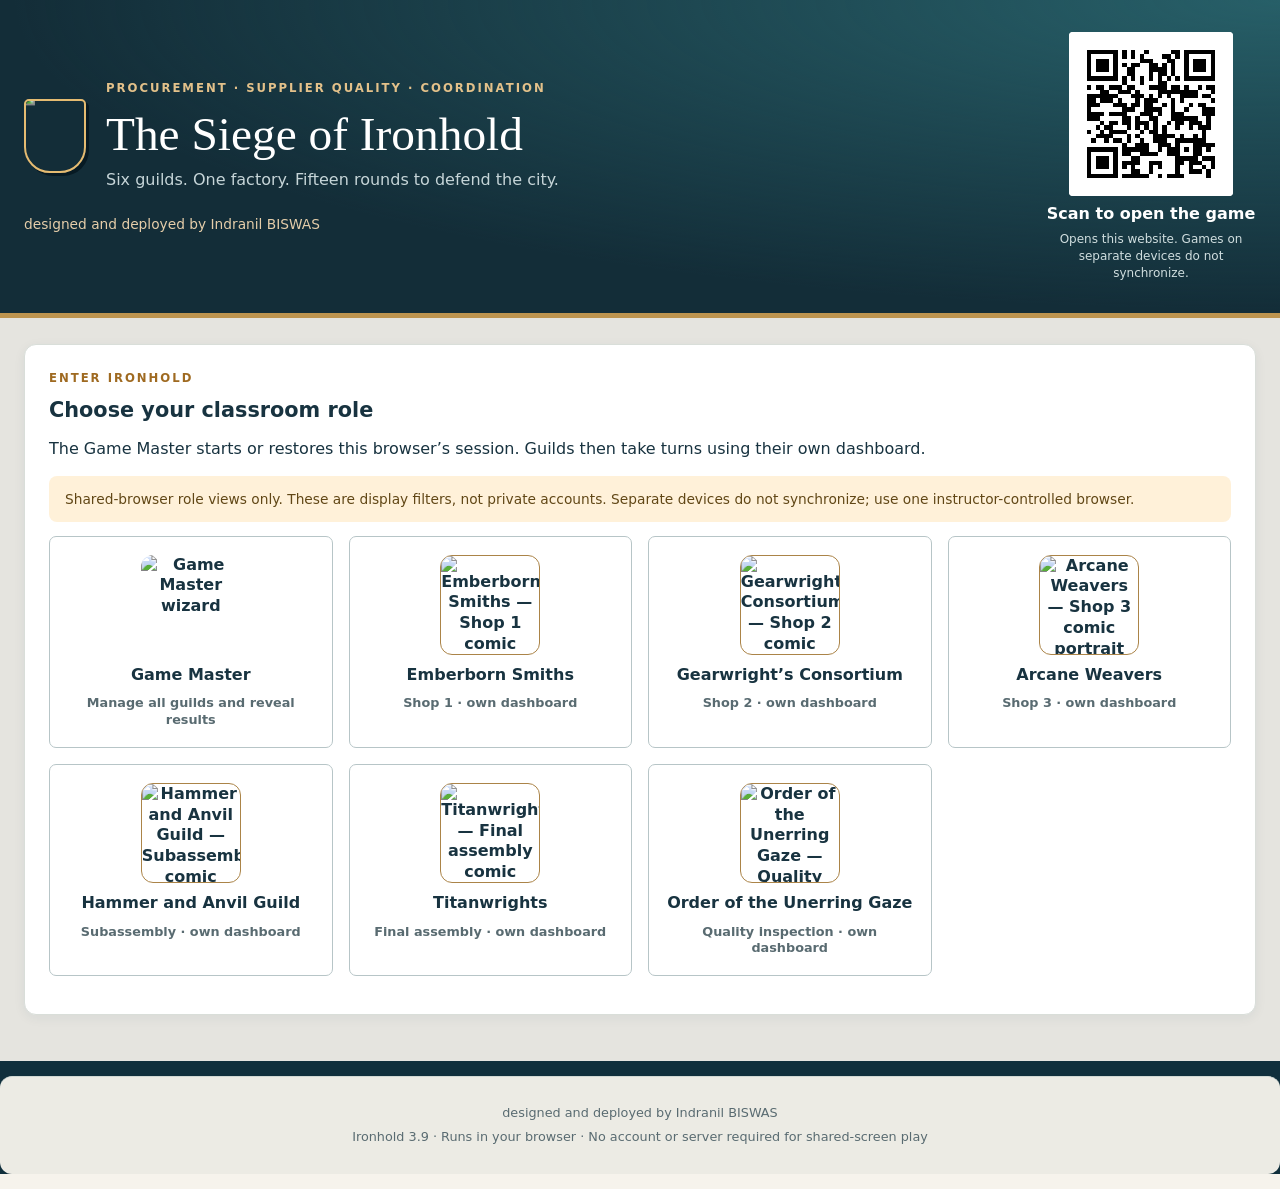
==== commit 3c233954: "Add scannable game link QR code to page header" ====
--- a/src/index.html
+++ b/src/index.html
@@ -9,8 +9,10 @@
 </head>
 <body data-scene="play">
 <header>
+<div class="header-content"><div class="header-title">
   <div class="mast"><span class="mark comic-mark" aria-hidden="true"><img src="assets/ironhold-comic.webp" alt="" width="62" height="74"></span><div><p class="eyebrow">PROCUREMENT · SUPPLIER QUALITY · COORDINATION</p><h1>The Siege of Ironhold</h1><p class="tagline">Six guilds. One factory. Fifteen rounds to defend the city.</p></div></div>
   <p class="credit">designed and deployed by Indranil BISWAS</p>
+</div><div class="game-qr"><a href="https://endroneel.github.io/Ironhold-Game/" aria-label="Open Ironhold game"><svg xmlns="http://www.w3.org/2000/svg" viewBox="0 0 37 37" width="164" height="164" role="img" aria-label="QR code: open the Ironhold game" shape-rendering="crispEdges"><rect width="37" height="37" fill="white"/><path d="M4 4h1v1h-1z M5 4h1v1h-1z M6 4h1v1h-1z M7 4h1v1h-1z M8 4h1v1h-1z M9 4h1v1h-1z M10 4h1v1h-1z M12 4h1v1h-1z M14 4h1v1h-1z M17 4h1v1h-1z M23 4h1v1h-1z M24 4h1v1h-1z M26 4h1v1h-1z M27 4h1v1h-1z M28 4h1v1h-1z M29 4h1v1h-1z M30 4h1v1h-1z M31 4h1v1h-1z M32 4h1v1h-1z M4 5h1v1h-1z M10 5h1v1h-1z M12 5h1v1h-1z M14 5h1v1h-1z M16 5h1v1h-1z M21 5h1v1h-1z M22 5h1v1h-1z M24 5h1v1h-1z M26 5h1v1h-1z M32 5h1v1h-1z M4 6h1v1h-1z M6 6h1v1h-1z M7 6h1v1h-1z M8 6h1v1h-1z M10 6h1v1h-1z M16 6h1v1h-1z M17 6h1v1h-1z M18 6h1v1h-1z M22 6h1v1h-1z M23 6h1v1h-1z M26 6h1v1h-1z M28 6h1v1h-1z M29 6h1v1h-1z M30 6h1v1h-1z M32 6h1v1h-1z M4 7h1v1h-1z M6 7h1v1h-1z M7 7h1v1h-1z M8 7h1v1h-1z M10 7h1v1h-1z M12 7h1v1h-1z M14 7h1v1h-1z M15 7h1v1h-1z M18 7h1v1h-1z M19 7h1v1h-1z M21 7h1v1h-1z M23 7h1v1h-1z M26 7h1v1h-1z M28 7h1v1h-1z M29 7h1v1h-1z M30 7h1v1h-1z M32 7h1v1h-1z M4 8h1v1h-1z M6 8h1v1h-1z M7 8h1v1h-1z M8 8h1v1h-1z M10 8h1v1h-1z M13 8h1v1h-1z M14 8h1v1h-1z M18 8h1v1h-1z M19 8h1v1h-1z M20 8h1v1h-1z M21 8h1v1h-1z M23 8h1v1h-1z M26 8h1v1h-1z M28 8h1v1h-1z M29 8h1v1h-1z M30 8h1v1h-1z M32 8h1v1h-1z M4 9h1v1h-1z M10 9h1v1h-1z M13 9h1v1h-1z M14 9h1v1h-1z M18 9h1v1h-1z M20 9h1v1h-1z M21 9h1v1h-1z M23 9h1v1h-1z M26 9h1v1h-1z M32 9h1v1h-1z M4 10h1v1h-1z M5 10h1v1h-1z M6 10h1v1h-1z M7 10h1v1h-1z M8 10h1v1h-1z M9 10h1v1h-1z M10 10h1v1h-1z M12 10h1v1h-1z M14 10h1v1h-1z M16 10h1v1h-1z M18 10h1v1h-1z M20 10h1v1h-1z M22 10h1v1h-1z M24 10h1v1h-1z M26 10h1v1h-1z M27 10h1v1h-1z M28 10h1v1h-1z M29 10h1v1h-1z M30 10h1v1h-1z M31 10h1v1h-1z M32 10h1v1h-1z M12 11h1v1h-1z M16 11h1v1h-1z M20 11h1v1h-1z M21 11h1v1h-1z M4 12h1v1h-1z M6 12h1v1h-1z M7 12h1v1h-1z M9 12h1v1h-1z M10 12h1v1h-1z M11 12h1v1h-1z M13 12h1v1h-1z M14 12h1v1h-1z M18 12h1v1h-1z M19 12h1v1h-1z M20 12h1v1h-1z M21 12h1v1h-1z M23 12h1v1h-1z M24 12h1v1h-1z M26 12h1v1h-1z M29 12h1v1h-1z M31 12h1v1h-1z M32 12h1v1h-1z M7 13h1v1h-1z M8 13h1v1h-1z M11 13h1v1h-1z M12 13h1v1h-1z M13 13h1v1h-1z M15 13h1v1h-1z M20 13h1v1h-1z M21 13h1v1h-1z M22 13h1v1h-1z M23 13h1v1h-1z M24 13h1v1h-1z M25 13h1v1h-1z M26 13h1v1h-1z M27 13h1v1h-1z M28 13h1v1h-1z M32 13h1v1h-1z M4 14h1v1h-1z M5 14h1v1h-1z M6 14h1v1h-1z M7 14h1v1h-1z M8 14h1v1h-1z M9 14h1v1h-1z M10 14h1v1h-1z M14 14h1v1h-1z M15 14h1v1h-1z M16 14h1v1h-1z M18 14h1v1h-1z M20 14h1v1h-1z M22 14h1v1h-1z M25 14h1v1h-1z M26 14h1v1h-1z M27 14h1v1h-1z M28 14h1v1h-1z M30 14h1v1h-1z M31 14h1v1h-1z M4 15h1v1h-1z M5 15h1v1h-1z M7 15h1v1h-1z M8 15h1v1h-1z M9 15h1v1h-1z M11 15h1v1h-1z M15 15h1v1h-1z M17 15h1v1h-1z M18 15h1v1h-1z M19 15h1v1h-1z M23 15h1v1h-1z M25 15h1v1h-1z M32 15h1v1h-1z M4 16h1v1h-1z M5 16h1v1h-1z M6 16h1v1h-1z M10 16h1v1h-1z M11 16h1v1h-1z M12 16h1v1h-1z M14 16h1v1h-1z M15 16h1v1h-1z M17 16h1v1h-1z M18 16h1v1h-1z M21 16h1v1h-1z M23 16h1v1h-1z M27 16h1v1h-1z M29 16h1v1h-1z M30 16h1v1h-1z M4 17h1v1h-1z M12 17h1v1h-1z M13 17h1v1h-1z M14 17h1v1h-1z M17 17h1v1h-1z M18 17h1v1h-1z M19 17h1v1h-1z M20 17h1v1h-1z M23 17h1v1h-1z M26 17h1v1h-1z M30 17h1v1h-1z M31 17h1v1h-1z M32 17h1v1h-1z M4 18h1v1h-1z M5 18h1v1h-1z M6 18h1v1h-1z M7 18h1v1h-1z M9 18h1v1h-1z M10 18h1v1h-1z M11 18h1v1h-1z M12 18h1v1h-1z M16 18h1v1h-1z M17 18h1v1h-1z M18 18h1v1h-1z M20 18h1v1h-1z M23 18h1v1h-1z M24 18h1v1h-1z M25 18h1v1h-1z M30 18h1v1h-1z M31 18h1v1h-1z M32 18h1v1h-1z M4 19h1v1h-1z M5 19h1v1h-1z M6 19h1v1h-1z M12 19h1v1h-1z M13 19h1v1h-1z M15 19h1v1h-1z M18 19h1v1h-1z M19 19h1v1h-1z M23 19h1v1h-1z M24 19h1v1h-1z M25 19h1v1h-1z M26 19h1v1h-1z M27 19h1v1h-1z M28 19h1v1h-1z M31 19h1v1h-1z M7 20h1v1h-1z M9 20h1v1h-1z M10 20h1v1h-1z M12 20h1v1h-1z M13 20h1v1h-1z M15 20h1v1h-1z M16 20h1v1h-1z M17 20h1v1h-1z M19 20h1v1h-1z M22 20h1v1h-1z M24 20h1v1h-1z M25 20h1v1h-1z M27 20h1v1h-1z M28 20h1v1h-1z M29 20h1v1h-1z M31 20h1v1h-1z M6 21h1v1h-1z M8 21h1v1h-1z M9 21h1v1h-1z M13 21h1v1h-1z M15 21h1v1h-1z M17 21h1v1h-1z M19 21h1v1h-1z M21 21h1v1h-1z M24 21h1v1h-1z M27 21h1v1h-1z M29 21h1v1h-1z M30 21h1v1h-1z M31 21h1v1h-1z M4 22h1v1h-1z M7 22h1v1h-1z M9 22h1v1h-1z M10 22h1v1h-1z M11 22h1v1h-1z M12 22h1v1h-1z M16 22h1v1h-1z M18 22h1v1h-1z M19 22h1v1h-1z M21 22h1v1h-1z M30 22h1v1h-1z M6 23h1v1h-1z M7 23h1v1h-1z M8 23h1v1h-1z M9 23h1v1h-1z M13 23h1v1h-1z M15 23h1v1h-1z M19 23h1v1h-1z M20 23h1v1h-1z M21 23h1v1h-1z M22 23h1v1h-1z M23 23h1v1h-1z M25 23h1v1h-1z M28 23h1v1h-1z M30 23h1v1h-1z M5 24h1v1h-1z M8 24h1v1h-1z M10 24h1v1h-1z M11 24h1v1h-1z M13 24h1v1h-1z M16 24h1v1h-1z M19 24h1v1h-1z M20 24h1v1h-1z M21 24h1v1h-1z M24 24h1v1h-1z M25 24h1v1h-1z M26 24h1v1h-1z M27 24h1v1h-1z M28 24h1v1h-1z M29 24h1v1h-1z M30 24h1v1h-1z M12 25h1v1h-1z M15 25h1v1h-1z M16 25h1v1h-1z M17 25h1v1h-1z M20 25h1v1h-1z M21 25h1v1h-1z M22 25h1v1h-1z M24 25h1v1h-1z M28 25h1v1h-1z M29 25h1v1h-1z M30 25h1v1h-1z M31 25h1v1h-1z M32 25h1v1h-1z M4 26h1v1h-1z M5 26h1v1h-1z M6 26h1v1h-1z M7 26h1v1h-1z M8 26h1v1h-1z M9 26h1v1h-1z M10 26h1v1h-1z M12 26h1v1h-1z M13 26h1v1h-1z M14 26h1v1h-1z M15 26h1v1h-1z M16 26h1v1h-1z M17 26h1v1h-1z M20 26h1v1h-1z M22 26h1v1h-1z M23 26h1v1h-1z M24 26h1v1h-1z M26 26h1v1h-1z M28 26h1v1h-1z M29 26h1v1h-1z M31 26h1v1h-1z M4 27h1v1h-1z M10 27h1v1h-1z M12 27h1v1h-1z M13 27h1v1h-1z M16 27h1v1h-1z M17 27h1v1h-1z M18 27h1v1h-1z M19 27h1v1h-1z M22 27h1v1h-1z M23 27h1v1h-1z M24 27h1v1h-1z M28 27h1v1h-1z M29 27h1v1h-1z M4 28h1v1h-1z M6 28h1v1h-1z M7 28h1v1h-1z M8 28h1v1h-1z M10 28h1v1h-1z M14 28h1v1h-1z M15 28h1v1h-1z M24 28h1v1h-1z M25 28h1v1h-1z M26 28h1v1h-1z M27 28h1v1h-1z M28 28h1v1h-1z M30 28h1v1h-1z M31 28h1v1h-1z M32 28h1v1h-1z M4 29h1v1h-1z M6 29h1v1h-1z M7 29h1v1h-1z M8 29h1v1h-1z M10 29h1v1h-1z M12 29h1v1h-1z M13 29h1v1h-1z M14 29h1v1h-1z M15 29h1v1h-1z M18 29h1v1h-1z M19 29h1v1h-1z M20 29h1v1h-1z M24 29h1v1h-1z M25 29h1v1h-1z M27 29h1v1h-1z M28 29h1v1h-1z M29 29h1v1h-1z M32 29h1v1h-1z M4 30h1v1h-1z M6 30h1v1h-1z M7 30h1v1h-1z M8 30h1v1h-1z M10 30h1v1h-1z M12 30h1v1h-1z M14 30h1v1h-1z M18 30h1v1h-1z M20 30h1v1h-1z M24 30h1v1h-1z M27 30h1v1h-1z M30 30h1v1h-1z M32 30h1v1h-1z M4 31h1v1h-1z M10 31h1v1h-1z M14 31h1v1h-1z M15 31h1v1h-1z M18 31h1v1h-1z M24 31h1v1h-1z M27 31h1v1h-1z M28 31h1v1h-1z M29 31h1v1h-1z M31 31h1v1h-1z M4 32h1v1h-1z M5 32h1v1h-1z M6 32h1v1h-1z M7 32h1v1h-1z M8 32h1v1h-1z M9 32h1v1h-1z M10 32h1v1h-1z M12 32h1v1h-1z M13 32h1v1h-1z M14 32h1v1h-1z M15 32h1v1h-1z M16 32h1v1h-1z M17 32h1v1h-1z M20 32h1v1h-1z M22 32h1v1h-1z M23 32h1v1h-1z M24 32h1v1h-1z M25 32h1v1h-1z M31 32h1v1h-1z" fill="black"/></svg><strong>Scan to open the game</strong></a><small>Opens this website. Games on separate devices do not synchronize.</small></div></div>
 </header>
 <main>
 <section id="role-entry" class="panel"><p class="eyebrow">ENTER IRONHOLD</p><h2>Choose your classroom role</h2><p>The Game Master starts or restores this browser’s session. Guilds then take turns using their own dashboard.</p><p class="role-notice">Shared-browser role views only. These are display filters, not private accounts. Separate devices do not synchronize; use one instructor-controlled browser.</p><div id="role-options" class="role-options"></div><p id="role-entry-message" role="status"></p></section>
@@ -46,6 +48,6 @@
   <details><summary>6. Gold transfers and Game Master exceptions</summary><p>While a game is active, guilds can transfer whole gold amounts with a recorded agreement. The sending guild must retain at least 1 gold. Transfers conserve total gold and affect the richest-guild ranking. Coordinate before a charge: transfers cannot revive a game already ended by bankruptcy.</p><p>The Game Master can grant or deduct gold immediately, add free downtime for the next round (rounds 1–14 only), or record a custom instruction. Notes do not change game calculations. Every exception requires an instructor name and explanation. A penalty reaching zero gold ends play. These shared-screen controls are not authenticated accounts.</p></details><details><summary>7. Ending, saving and teaching</summary><p>After round 15, resolve all deferred analysis before judging the outcome. Already-paid repair hours remaining beyond the game are disclosed, not charged again. No extra shipments are permitted. At cycle breaks, discuss the bottleneck, the value of a warning, and local gold versus factory output.</p><p>Save game downloads a JSON history. Load replays and validates it; it does not trust editable balances. Browser autosave is a convenience, not a backup. Use Undo only to correct an input error, not to reroll an unfavorable result. CSV contains team-round accounting. Unreleased rows are explicitly marked. The history retains every die, reroll and vote.</p><p>This is a simplified teaching model: defects reduce or hold output; it does not track hidden bad batches, inspection accuracy or recurring defects. Random origin attribution is a discussion device, not actual traceability. The revised rules require classroom piloting before claiming balanced difficulty.</p></details>
   </article></section>
 </div></main>
-<footer><p>designed and deployed by Indranil BISWAS</p><p>Ironhold 3.8 · Runs in your browser · No account or server required for shared-screen play</p></footer>
+<footer><p>designed and deployed by Indranil BISWAS</p><p>Ironhold 3.9 · Runs in your browser · No account or server required for shared-screen play</p></footer>
 <script src="engine.js"></script><script src="teaching.js"></script><script src="ui.js"></script>
 </body></html>
--- a/src/style.css
+++ b/src/style.css
@@ -23,3 +23,5 @@
 .guild-tabs{display:flex;gap:.65rem;flex-wrap:wrap;margin:1rem 0}.guild-tabs [aria-selected="true"],.guild-tabs [aria-selected="true"]:hover:not(:disabled){background:var(--teal,#176367);color:white;border-color:var(--teal,#176367)}
 
 .procurement-lessons{margin:28px 0}.round-lesson{padding:20px;margin:14px 0;border:2px solid #b99755;border-radius:12px;background:#fffdf7}.round-lesson summary{font-weight:750;cursor:pointer;color:#175650}.round-lesson h3{margin-top:24px}.round-lesson td{min-width:125px;vertical-align:top}.round-lesson p,.round-lesson li{max-width:100ch;line-height:1.65}.round-lesson li{margin:8px 0}
+
+.header-content{display:flex;align-items:center;justify-content:space-between;gap:28px}.header-title{min-width:0}.game-qr{flex:0 0 210px;text-align:center}.game-qr a{display:flex;flex-direction:column;align-items:center;gap:8px;color:#fff;text-decoration:none}.game-qr svg{display:block;background:#fff;border-radius:4px;width:164px;height:164px}.game-qr a:focus-visible{outline:3px solid #e3c18a;outline-offset:5px}.game-qr small{display:block;color:#d0dedf;line-height:1.4;margin-top:8px;font-size:.75rem}@media(max-width:700px){.header-content{flex-direction:column;align-items:flex-start}.game-qr{flex-basis:auto;align-self:center;max-width:250px}}@media print{.game-qr a,.game-qr small{color:#183340}}
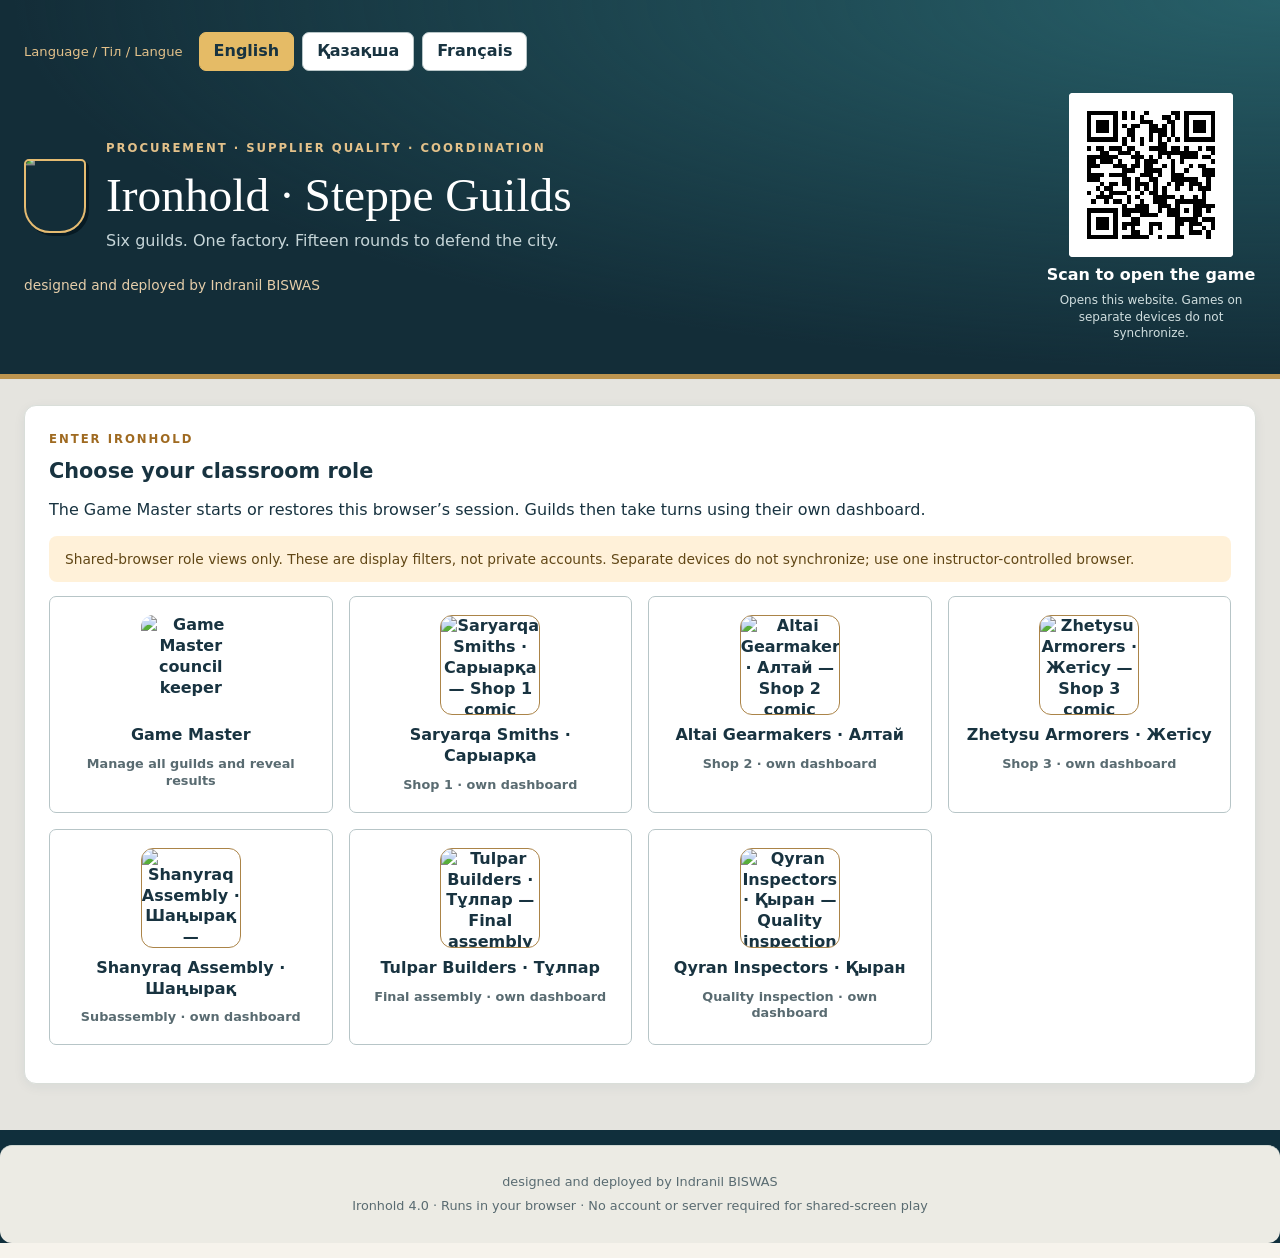
==== commit ee529b00: "Introduce Kazakh-inspired guild art and English Kazakh French language switch" ====
--- a/src/index.html
+++ b/src/index.html
@@ -4,13 +4,14 @@
   <meta charset="utf-8">
   <meta name="viewport" content="width=device-width,initial-scale=1">
   <meta name="description" content="A six-guild classroom simulation of procurement exceptions, supplier corrective action and supply coordination.">
-  <title>The Siege of Ironhold · Classroom Game</title>
+  <title>Ironhold · Steppe Guilds · Classroom Game</title>
   <link rel="stylesheet" href="style.css">
 </head>
 <body data-scene="play">
 <header>
+<div class="language-switch" role="group" aria-label="Language"><span translate="no">Language / Тіл / Langue</span><button type="button" data-language="en" lang="en" translate="no">English</button><button type="button" data-language="kk" lang="kk" translate="no">Қазақша</button><button type="button" data-language="fr" lang="fr" translate="no">Français</button></div>
 <div class="header-content"><div class="header-title">
-  <div class="mast"><span class="mark comic-mark" aria-hidden="true"><img src="assets/ironhold-comic.webp" alt="" width="62" height="74"></span><div><p class="eyebrow">PROCUREMENT · SUPPLIER QUALITY · COORDINATION</p><h1>The Siege of Ironhold</h1><p class="tagline">Six guilds. One factory. Fifteen rounds to defend the city.</p></div></div>
+  <div class="mast"><span class="mark comic-mark" aria-hidden="true"><img src="assets/ironhold-comic.webp" alt="" width="62" height="74"></span><div><p class="eyebrow">PROCUREMENT · SUPPLIER QUALITY · COORDINATION</p><h1>Ironhold · Steppe Guilds</h1><p class="tagline">Six guilds. One factory. Fifteen rounds to defend the city.</p></div></div>
   <p class="credit">designed and deployed by Indranil BISWAS</p>
 </div><div class="game-qr"><a href="https://endroneel.github.io/Ironhold-Game/" aria-label="Open Ironhold game"><svg xmlns="http://www.w3.org/2000/svg" viewBox="0 0 37 37" width="164" height="164" role="img" aria-label="QR code: open the Ironhold game" shape-rendering="crispEdges"><rect width="37" height="37" fill="white"/><path d="M4 4h1v1h-1z M5 4h1v1h-1z M6 4h1v1h-1z M7 4h1v1h-1z M8 4h1v1h-1z M9 4h1v1h-1z M10 4h1v1h-1z M12 4h1v1h-1z M14 4h1v1h-1z M17 4h1v1h-1z M23 4h1v1h-1z M24 4h1v1h-1z M26 4h1v1h-1z M27 4h1v1h-1z M28 4h1v1h-1z M29 4h1v1h-1z M30 4h1v1h-1z M31 4h1v1h-1z M32 4h1v1h-1z M4 5h1v1h-1z M10 5h1v1h-1z M12 5h1v1h-1z M14 5h1v1h-1z M16 5h1v1h-1z M21 5h1v1h-1z M22 5h1v1h-1z M24 5h1v1h-1z M26 5h1v1h-1z M32 5h1v1h-1z M4 6h1v1h-1z M6 6h1v1h-1z M7 6h1v1h-1z M8 6h1v1h-1z M10 6h1v1h-1z M16 6h1v1h-1z M17 6h1v1h-1z M18 6h1v1h-1z M22 6h1v1h-1z M23 6h1v1h-1z M26 6h1v1h-1z M28 6h1v1h-1z M29 6h1v1h-1z M30 6h1v1h-1z M32 6h1v1h-1z M4 7h1v1h-1z M6 7h1v1h-1z M7 7h1v1h-1z M8 7h1v1h-1z M10 7h1v1h-1z M12 7h1v1h-1z M14 7h1v1h-1z M15 7h1v1h-1z M18 7h1v1h-1z M19 7h1v1h-1z M21 7h1v1h-1z M23 7h1v1h-1z M26 7h1v1h-1z M28 7h1v1h-1z M29 7h1v1h-1z M30 7h1v1h-1z M32 7h1v1h-1z M4 8h1v1h-1z M6 8h1v1h-1z M7 8h1v1h-1z M8 8h1v1h-1z M10 8h1v1h-1z M13 8h1v1h-1z M14 8h1v1h-1z M18 8h1v1h-1z M19 8h1v1h-1z M20 8h1v1h-1z M21 8h1v1h-1z M23 8h1v1h-1z M26 8h1v1h-1z M28 8h1v1h-1z M29 8h1v1h-1z M30 8h1v1h-1z M32 8h1v1h-1z M4 9h1v1h-1z M10 9h1v1h-1z M13 9h1v1h-1z M14 9h1v1h-1z M18 9h1v1h-1z M20 9h1v1h-1z M21 9h1v1h-1z M23 9h1v1h-1z M26 9h1v1h-1z M32 9h1v1h-1z M4 10h1v1h-1z M5 10h1v1h-1z M6 10h1v1h-1z M7 10h1v1h-1z M8 10h1v1h-1z M9 10h1v1h-1z M10 10h1v1h-1z M12 10h1v1h-1z M14 10h1v1h-1z M16 10h1v1h-1z M18 10h1v1h-1z M20 10h1v1h-1z M22 10h1v1h-1z M24 10h1v1h-1z M26 10h1v1h-1z M27 10h1v1h-1z M28 10h1v1h-1z M29 10h1v1h-1z M30 10h1v1h-1z M31 10h1v1h-1z M32 10h1v1h-1z M12 11h1v1h-1z M16 11h1v1h-1z M20 11h1v1h-1z M21 11h1v1h-1z M4 12h1v1h-1z M6 12h1v1h-1z M7 12h1v1h-1z M9 12h1v1h-1z M10 12h1v1h-1z M11 12h1v1h-1z M13 12h1v1h-1z M14 12h1v1h-1z M18 12h1v1h-1z M19 12h1v1h-1z M20 12h1v1h-1z M21 12h1v1h-1z M23 12h1v1h-1z M24 12h1v1h-1z M26 12h1v1h-1z M29 12h1v1h-1z M31 12h1v1h-1z M32 12h1v1h-1z M7 13h1v1h-1z M8 13h1v1h-1z M11 13h1v1h-1z M12 13h1v1h-1z M13 13h1v1h-1z M15 13h1v1h-1z M20 13h1v1h-1z M21 13h1v1h-1z M22 13h1v1h-1z M23 13h1v1h-1z M24 13h1v1h-1z M25 13h1v1h-1z M26 13h1v1h-1z M27 13h1v1h-1z M28 13h1v1h-1z M32 13h1v1h-1z M4 14h1v1h-1z M5 14h1v1h-1z M6 14h1v1h-1z M7 14h1v1h-1z M8 14h1v1h-1z M9 14h1v1h-1z M10 14h1v1h-1z M14 14h1v1h-1z M15 14h1v1h-1z M16 14h1v1h-1z M18 14h1v1h-1z M20 14h1v1h-1z M22 14h1v1h-1z M25 14h1v1h-1z M26 14h1v1h-1z M27 14h1v1h-1z M28 14h1v1h-1z M30 14h1v1h-1z M31 14h1v1h-1z M4 15h1v1h-1z M5 15h1v1h-1z M7 15h1v1h-1z M8 15h1v1h-1z M9 15h1v1h-1z M11 15h1v1h-1z M15 15h1v1h-1z M17 15h1v1h-1z M18 15h1v1h-1z M19 15h1v1h-1z M23 15h1v1h-1z M25 15h1v1h-1z M32 15h1v1h-1z M4 16h1v1h-1z M5 16h1v1h-1z M6 16h1v1h-1z M10 16h1v1h-1z M11 16h1v1h-1z M12 16h1v1h-1z M14 16h1v1h-1z M15 16h1v1h-1z M17 16h1v1h-1z M18 16h1v1h-1z M21 16h1v1h-1z M23 16h1v1h-1z M27 16h1v1h-1z M29 16h1v1h-1z M30 16h1v1h-1z M4 17h1v1h-1z M12 17h1v1h-1z M13 17h1v1h-1z M14 17h1v1h-1z M17 17h1v1h-1z M18 17h1v1h-1z M19 17h1v1h-1z M20 17h1v1h-1z M23 17h1v1h-1z M26 17h1v1h-1z M30 17h1v1h-1z M31 17h1v1h-1z M32 17h1v1h-1z M4 18h1v1h-1z M5 18h1v1h-1z M6 18h1v1h-1z M7 18h1v1h-1z M9 18h1v1h-1z M10 18h1v1h-1z M11 18h1v1h-1z M12 18h1v1h-1z M16 18h1v1h-1z M17 18h1v1h-1z M18 18h1v1h-1z M20 18h1v1h-1z M23 18h1v1h-1z M24 18h1v1h-1z M25 18h1v1h-1z M30 18h1v1h-1z M31 18h1v1h-1z M32 18h1v1h-1z M4 19h1v1h-1z M5 19h1v1h-1z M6 19h1v1h-1z M12 19h1v1h-1z M13 19h1v1h-1z M15 19h1v1h-1z M18 19h1v1h-1z M19 19h1v1h-1z M23 19h1v1h-1z M24 19h1v1h-1z M25 19h1v1h-1z M26 19h1v1h-1z M27 19h1v1h-1z M28 19h1v1h-1z M31 19h1v1h-1z M7 20h1v1h-1z M9 20h1v1h-1z M10 20h1v1h-1z M12 20h1v1h-1z M13 20h1v1h-1z M15 20h1v1h-1z M16 20h1v1h-1z M17 20h1v1h-1z M19 20h1v1h-1z M22 20h1v1h-1z M24 20h1v1h-1z M25 20h1v1h-1z M27 20h1v1h-1z M28 20h1v1h-1z M29 20h1v1h-1z M31 20h1v1h-1z M6 21h1v1h-1z M8 21h1v1h-1z M9 21h1v1h-1z M13 21h1v1h-1z M15 21h1v1h-1z M17 21h1v1h-1z M19 21h1v1h-1z M21 21h1v1h-1z M24 21h1v1h-1z M27 21h1v1h-1z M29 21h1v1h-1z M30 21h1v1h-1z M31 21h1v1h-1z M4 22h1v1h-1z M7 22h1v1h-1z M9 22h1v1h-1z M10 22h1v1h-1z M11 22h1v1h-1z M12 22h1v1h-1z M16 22h1v1h-1z M18 22h1v1h-1z M19 22h1v1h-1z M21 22h1v1h-1z M30 22h1v1h-1z M6 23h1v1h-1z M7 23h1v1h-1z M8 23h1v1h-1z M9 23h1v1h-1z M13 23h1v1h-1z M15 23h1v1h-1z M19 23h1v1h-1z M20 23h1v1h-1z M21 23h1v1h-1z M22 23h1v1h-1z M23 23h1v1h-1z M25 23h1v1h-1z M28 23h1v1h-1z M30 23h1v1h-1z M5 24h1v1h-1z M8 24h1v1h-1z M10 24h1v1h-1z M11 24h1v1h-1z M13 24h1v1h-1z M16 24h1v1h-1z M19 24h1v1h-1z M20 24h1v1h-1z M21 24h1v1h-1z M24 24h1v1h-1z M25 24h1v1h-1z M26 24h1v1h-1z M27 24h1v1h-1z M28 24h1v1h-1z M29 24h1v1h-1z M30 24h1v1h-1z M12 25h1v1h-1z M15 25h1v1h-1z M16 25h1v1h-1z M17 25h1v1h-1z M20 25h1v1h-1z M21 25h1v1h-1z M22 25h1v1h-1z M24 25h1v1h-1z M28 25h1v1h-1z M29 25h1v1h-1z M30 25h1v1h-1z M31 25h1v1h-1z M32 25h1v1h-1z M4 26h1v1h-1z M5 26h1v1h-1z M6 26h1v1h-1z M7 26h1v1h-1z M8 26h1v1h-1z M9 26h1v1h-1z M10 26h1v1h-1z M12 26h1v1h-1z M13 26h1v1h-1z M14 26h1v1h-1z M15 26h1v1h-1z M16 26h1v1h-1z M17 26h1v1h-1z M20 26h1v1h-1z M22 26h1v1h-1z M23 26h1v1h-1z M24 26h1v1h-1z M26 26h1v1h-1z M28 26h1v1h-1z M29 26h1v1h-1z M31 26h1v1h-1z M4 27h1v1h-1z M10 27h1v1h-1z M12 27h1v1h-1z M13 27h1v1h-1z M16 27h1v1h-1z M17 27h1v1h-1z M18 27h1v1h-1z M19 27h1v1h-1z M22 27h1v1h-1z M23 27h1v1h-1z M24 27h1v1h-1z M28 27h1v1h-1z M29 27h1v1h-1z M4 28h1v1h-1z M6 28h1v1h-1z M7 28h1v1h-1z M8 28h1v1h-1z M10 28h1v1h-1z M14 28h1v1h-1z M15 28h1v1h-1z M24 28h1v1h-1z M25 28h1v1h-1z M26 28h1v1h-1z M27 28h1v1h-1z M28 28h1v1h-1z M30 28h1v1h-1z M31 28h1v1h-1z M32 28h1v1h-1z M4 29h1v1h-1z M6 29h1v1h-1z M7 29h1v1h-1z M8 29h1v1h-1z M10 29h1v1h-1z M12 29h1v1h-1z M13 29h1v1h-1z M14 29h1v1h-1z M15 29h1v1h-1z M18 29h1v1h-1z M19 29h1v1h-1z M20 29h1v1h-1z M24 29h1v1h-1z M25 29h1v1h-1z M27 29h1v1h-1z M28 29h1v1h-1z M29 29h1v1h-1z M32 29h1v1h-1z M4 30h1v1h-1z M6 30h1v1h-1z M7 30h1v1h-1z M8 30h1v1h-1z M10 30h1v1h-1z M12 30h1v1h-1z M14 30h1v1h-1z M18 30h1v1h-1z M20 30h1v1h-1z M24 30h1v1h-1z M27 30h1v1h-1z M30 30h1v1h-1z M32 30h1v1h-1z M4 31h1v1h-1z M10 31h1v1h-1z M14 31h1v1h-1z M15 31h1v1h-1z M18 31h1v1h-1z M24 31h1v1h-1z M27 31h1v1h-1z M28 31h1v1h-1z M29 31h1v1h-1z M31 31h1v1h-1z M4 32h1v1h-1z M5 32h1v1h-1z M6 32h1v1h-1z M7 32h1v1h-1z M8 32h1v1h-1z M9 32h1v1h-1z M10 32h1v1h-1z M12 32h1v1h-1z M13 32h1v1h-1z M14 32h1v1h-1z M15 32h1v1h-1z M16 32h1v1h-1z M17 32h1v1h-1z M20 32h1v1h-1z M22 32h1v1h-1z M23 32h1v1h-1z M24 32h1v1h-1z M25 32h1v1h-1z M31 32h1v1h-1z" fill="black"/></svg><strong>Scan to open the game</strong></a><small>Opens this website. Games on separate devices do not synchronize.</small></div></div>
 </header>
@@ -21,15 +22,15 @@
 <section id="showcase-workspace" class="view" hidden><div class="panel"><h2>Classroom reveal · all guilds</h2><p>Read-only debrief. Changing the round below does not change the live game.</p><label>Recorded round<select id="reveal-round"></select></label><div id="reveal-content"></div></div></section>
 <div id="master-workspace" hidden>
   <section id="setup" class="setup-grid">
-    <article class="panel introduction"><figure class="comic-cover"><img src="assets/ironhold-comic.webp" width="1536" height="1024" fetchpriority="high" alt="Comic-book illustration of Ironhold guild members checking supplies and assembling a towering teal-and-gold Titan in a fortress workshop."><figcaption><span>THE SIEGE OF</span><strong>IRONHOLD</strong><small>Six guilds. One common mission.</small></figcaption></figure><p class="eyebrow">THE COUNCIL CALLS</p><h2>Build the Titans.<br>Keep the guilds alive.</h2><p>The Iron Tyrant is approaching. Frames, engines and enchanted armor must move through the factory to become battle-ready Titans. Each local decision can help—or hold back—the whole city.</p><div class="facts"><span><b>6</b> teams</span><span><b>10</b> gold each</span><span><b>3 × 5</b> rounds</span></div><p class="muted">One instructor controls this screen while the teams discuss decisions. Use virtual dice or enter rolls from physical dice. This is a shared-screen classroom game, not synchronized multiplayer.</p><button id="resume" class="secondary" hidden>Resume saved session</button></article>
+    <article class="panel introduction"><figure class="comic-cover"><img src="assets/ironhold-comic.webp" width="1536" height="1024" fetchpriority="high" alt="Kazakh-inspired comic illustration of guild members assembling a turquoise-and-brass guardian in a steppe workshop."><figcaption><span>THE SIEGE OF</span><strong>IRONHOLD</strong><small>Six guilds. One common mission.</small></figcaption></figure><p class="eyebrow">THE COUNCIL CALLS</p><h2>Build the Titans.<br>Keep the guilds alive.</h2><p>The Iron Tyrant is approaching. Frames, engines and enchanted armor must move through the factory to become battle-ready Titans. Each local decision can help—or hold back—the whole city.</p><div class="facts"><span><b>6</b> teams</span><span><b>10</b> gold each</span><span><b>3 × 5</b> rounds</span></div><p class="muted">One instructor controls this screen while the teams discuss decisions. Use virtual dice or enter rolls from physical dice. This is a shared-screen classroom game, not synchronized multiplayer.</p><button id="resume" class="secondary" hidden>Resume saved session</button></article>
     <form id="setup-form" class="panel"><h2>Begin a session</h2><label>Session name<input id="session-name" maxlength="80" value="Ironhold classroom" autocomplete="off"></label><label>Game mode<select id="mode"><option value="practice">Practice · observe output and survival</option><option value="target">Mission · meet an announced shipment target</option></select></label><label id="target-label" hidden>Approved Titans required<input id="target" type="number" min="1" max="30" step="1" placeholder="Choose after a classroom pilot"></label><p class="muted">Practice is a useful first run. Targets are instructor choices; 30 is a theoretical maximum, not a recommended target. Revised rules 3.0 still need classroom balance testing.</p><details class="setup-gm"><summary>Game Master setup · change starting gold</summary><label>Starting gold for each guild<input id="starting-gold" type="number" min="1" max="1000" step="1" value="10" required></label><p class="muted small">Instructor choice for this new session. Default: 10 gold each. During play, use Game Master gold adjustments.</p></details><button class="primary" type="submit">Open the forge</button><button type="button" class="text-button" id="read-before">Read the rules first</button></form>
   </section>
   <details class="panel guild-directory"><summary>Meet the six guilds and their supply-chain roles</summary><div id="guild-directory"></div></details>
   <div class="toolbar"><nav aria-label="Game views"><button data-tab="play" aria-pressed="true">Factory floor</button><button data-tab="ledger" aria-pressed="false">Ledger &amp; history</button><button data-tab="rules" aria-pressed="false">Story &amp; rules</button></nav><div class="file-controls"><button id="save" disabled>Save game</button><button id="load">Load game</button><input id="load-file" type="file" accept=".json,application/json" hidden><button id="csv" disabled>Export CSV</button><button id="undo" disabled title="Use only to correct an entry; undo is recorded by rebuilding the prior state.">Undo entry</button><button id="new-game">New session</button></div></div>
   <p id="message" class="message" role="status" aria-live="polite" hidden></p>
-  <section id="play-view" class="view"><figure class="tab-art"><img src="assets/ironhold-comic.webp" width="960" height="640" alt="Ironhold craftspeople building a teal-and-gold Titan together in a comic-book fortress workshop." loading="lazy"><figcaption><span>The Titan workshop</span><p>Coordinate the guilds. Keep supplies moving.</p></figcaption></figure><div id="welcome" class="empty">Choose your session above, or load a saved game.</div><div id="game" hidden>
+  <section id="play-view" class="view"><figure class="tab-art"><img src="assets/ironhold-comic.webp" width="960" height="640" alt="Kazakh-inspired craftspeople building a turquoise-and-brass guardian in a steppe workshop." loading="lazy"><figcaption><span>The Titan workshop</span><p>Coordinate the guilds. Keep supplies moving.</p></figcaption></figure><div id="welcome" class="empty">Choose your session above, or load a saved game.</div><div id="game" hidden>
     <div id="metrics" class="metrics"></div>
-<section class="panel coordination-panel"><div class="treasury-heading"><img class="wizard-emblem" src="assets/game-master.webp" width="112" height="112" alt="Comic-book Game Master wizard with a silver beard, glowing staff and gold purse"><div><p class="eyebrow">THE KEEPER OF THE GUILD TREASURY</p><h2>Guild treasury &amp; Game Master</h2><span id="starting-rule" class="muted"></span></div></div>
+<section class="panel coordination-panel"><div class="treasury-heading"><img class="wizard-emblem" src="assets/game-master.webp" width="112" height="112" alt="Comic-book Game Master council keeper with a silver beard, glowing staff and gold purse"><div><p class="eyebrow">THE KEEPER OF THE GUILD TREASURY</p><h2>Guild treasury &amp; Game Master</h2><span id="starting-rule" class="muted"></span></div></div>
 <details id="transfer-panel"><summary>Transfer gold between guilds</summary><form id="transfer-form"><div class="control-grid"><label>Sending guild<select id="transfer-from"></select></label><label>Receiving guild<select id="transfer-to"></select></label><label>Gold to transfer<input id="transfer-amount" type="number" min="1" max="1000" step="1" value="1" required></label></div><label>Agreement / reason<input id="transfer-reason" minlength="3" maxlength="240" placeholder="For example: shared supplier recovery" required></label><p id="transfer-preview" class="muted" aria-live="polite"></p><button id="transfer-submit" class="primary">Confirm gold transfer</button></form></details>
 <div class="gm-entry"><button id="gm-toggle" type="button" aria-expanded="false">Enter Game Master mode</button><p class="muted small">Instructor controls on this shared screen; no password or separate account.</p></div>
 <div id="gm-panel" hidden><form id="gm-form"><h3>Instructor round exception</h3><p id="gm-round" class="muted"></p><label>Game Master name<input id="gm-name" minlength="3" maxlength="80" placeholder="Instructor name" required></label><div class="control-grid"><label>Exception type<select id="gm-kind"><option value="gold">Gold grant / penalty · now</option><option value="downtime">Extra downtime · next round</option><option value="note">Custom round instruction · note only</option></select></label><label>Affected guild<select id="gm-team"><option value="all">All six guilds</option></select></label><label id="gm-gold-label">Gold change per guild<input id="gm-gold" type="number" min="-1000" max="1000" step="1" value="1"></label><label id="gm-hours-label" hidden>Downtime hours per guild<select id="gm-hours"><option>4</option><option>8</option><option>16</option><option>32</option></select></label></div><label>Explain the exception<textarea id="gm-reason" minlength="3" maxlength="240" rows="3" required placeholder="Describe the classroom scenario and why this exception applies"></textarea></label><p id="gm-help" class="muted small"></p><button id="gm-submit" class="primary">Apply and record exception</button></form></div></section>
@@ -38,8 +39,8 @@
     <section aria-label="Six guilds"><div id="team-cards" class="team-grid"></div></section>
     <section class="panel"><div class="section-heading"><h2>Latest events</h2><span class="muted">Full record in Ledger &amp; history</span></div><ol id="recent" class="event-list"></ol><p id="autosave" class="muted small"></p></section>
   </div></section>
-  <section id="ledger-view" class="view" hidden><figure class="tab-art"><img src="assets/ironhold-ledger.webp" width="960" height="640" alt="Two Ironhold quartermasters checking a ledger, gold tokens and supply crates in a comic-book archive." loading="lazy"><figcaption><span>The quartermaster’s archive</span><p>Every roll, every decision, every gold piece.</p></figcaption></figure><div id="ledger" class="panel"><h2>Ledger &amp; history</h2><p>Start a session to view the ledger.</p></div></section>
-  <section id="rules-view" class="view" hidden><figure class="tab-art"><img src="assets/ironhold-council.webp" width="960" height="640" alt="Six Ironhold guild representatives planning the supply network around a council table, in comic-book style." loading="lazy"><figcaption><span>The council of six</span><p>Learn the mission. Agree on the rules.</p></figcaption></figure><article class="panel rules"><p class="eyebrow">PROCUREMENT EDITION 3.1</p><h2>Story &amp; procurement rules</h2><p>Manage procurement exception alerts through planned supplier corrective action, supplier risk review, or a quality hold with immediate corrective action. The manufacturing guilds remain the supply network you coordinate.</p><p>Ironhold's six guilds build a force of Titan’s Bastion war golems. The Emberborn forge frames; the Gearwrights build engines. Hammer and Anvil combines these into subassemblies while the Arcane Weavers enchant armor. The Titanwrights integrate the parts, and the Order of the Unerring Gaze approves each finished Titan.</p><p><b>Early Dawn:</b> rounds 1–5. <b>Fires of Noon:</b> 6–10. <b>Twilight of Battle:</b> 11–15. All teams operate every round. Cycle boundaries do not reset cash, stock or repairs.</p>
+  <section id="ledger-view" class="view" hidden><figure class="tab-art"><img src="assets/ironhold-ledger.webp" width="960" height="640" alt="Kazakh-inspired quartermasters discussing supply accounts in a steppe depot." loading="lazy"><figcaption><span>The quartermaster’s archive</span><p>Every roll, every decision, every gold piece.</p></figcaption></figure><div id="ledger" class="panel"><h2>Ledger &amp; history</h2><p>Start a session to view the ledger.</p></div></section>
+  <section id="rules-view" class="view" hidden><figure class="tab-art"><img src="assets/ironhold-council.webp" width="960" height="640" alt="Six Kazakh-inspired guild representatives planning supplies beneath a shanyraq-inspired roof." loading="lazy"><figcaption><span>The council of six</span><p>Learn the mission. Agree on the rules.</p></figcaption></figure><article class="panel rules"><p class="eyebrow">PROCUREMENT EDITION 3.1</p><h2>Story &amp; procurement rules</h2><p>Manage procurement exception alerts through planned supplier corrective action, supplier risk review, or a quality hold with immediate corrective action. The manufacturing guilds remain the supply network you coordinate.</p><p>In this fictional Kazakh-inspired setting, Ironhold’s six guilds build mechanical Titans to defend the city. These guilds are imagined, not historical organizations. Saryarqa forges frames; Altai builds engines. Shanyraq combines these into subassemblies while Zhetysu makes protective armor. Tulpar integrates the parts, and Qyran approves each finished Titan.</p><p><b>Early Dawn:</b> rounds 1–5. <b>Fires of Noon:</b> 6–10. <b>Twilight of Battle:</b> 11–15. All teams operate every round. Cycle boundaries do not reset cash, stock or repairs.</p>
   <details open><summary>1. Objective and setup</summary><p>Each team starts with 10 gold by default; the Game Master can choose 1–1000 gold per guild before starting. A round is an 8-hour day. Full capacity is two whole units. All five buffers begin at zero; raw materials are unlimited apart from vendor incidents. Select practice mode or announce a whole-game target of 1–30 approved Titans before starting.</p><p>A mission succeeds only if all six teams remain above zero gold and meet the target by round 15, including final settlement. Only then do the richest guilds share the Master Guild title. Zero or negative gold ends play. Practice mode reports output and survival without a target victory. Thirty shipments is the physical upper bound, not a tested target.</p></details>
   <details><summary>2. Stages, capacity and inventory</summary><p>Stage 1: Shops 1 and 2. Stage 2: Shop 3 and Subassembly. Stage 3: Final Assembly. Stage 4: Quality. Paired teams release output together, after both decisions are complete. Resolve their events in Shop 1 then Shop 2 order, and Shop 3 then Subassembly order.</p><p>At round start, resolve due analysis tasks, then serve up to 8 queued repair hours per team. A team serving repairs makes no production or event roll; its base capacity is 2. Other teams with a complete input set roll d6: 1–3 gives base capacity 1; 4–6 gives 2. No input set means no roll and no fine.</p><p>Usable capacity = max(0, base capacity − repair hours served ÷ 4). Actual output is the minimum of usable capacity and each required input buffer. Consume one of each required input per good output unit. Carry unused tokens forward. Shops have no input constraint. Only quality-approved units count as shipments. A zero-hour fix does not restore the unit lost on a partial production roll.</p><p>Immediate repair hours are served before that team's output is released. Future tickets wait until their due round. Hours are served sequentially, never more than 8 per team per round. The app pauses before each stage's output release so the class can predict the result.</p></details>
   <details><summary>3. Procurement exceptions and responses</summary><div class="scroll"><table><thead><tr><th>d10</th><th>Cause</th><th>Applies to</th></tr></thead><tbody><tr><td>Odd</td><td>Unknown</td><td>Reroll until an applicable even result</td></tr><tr><td>2</td><td>Machine failure</td><td>All teams</td></tr><tr><td>4</td><td>Defective part</td><td>Subassembly, final assembly, quality</td></tr><tr><td>6</td><td>Misalignment</td><td>All teams</td></tr><tr><td>8</td><td>Defective raw material</td><td>Shops 1–3 outside vendor protection</td></tr><tr><td>10</td><td>Breakdown</td><td>All teams</td></tr></tbody></table></div><p>Roll an event only after partial production. Reroll inapplicable events without a charge. A physical d10 marked 0 means 10; enter 10 in the app.</p><p><b>Supply clear:</b> healthy local process. <b>Planned supplier corrective action:</b> choose a solution now, pay now, repair next round. <b>Supplier risk review:</b> resolve a d6 analysis next round. <b>Quality hold:</b> immediate corrective action. Only failure and misalignment allow planned corrective action or risk review. Defective parts and breakdowns require a quality hold. Vendor incidents use the vendor rule. Input starvation is Idle. Procurement exception alerts carry no extra fee.</p><p>Analysis d6: 1–2 = 0 hours / 0 gold, 3–4 = 4 hours / 1 gold, 5–6 = 8 hours / 2 gold. The incident then closes. Round-15 analysis is settled after production ends; it cannot evade its charge.</p></details>
@@ -48,6 +49,6 @@
   <details><summary>6. Gold transfers and Game Master exceptions</summary><p>While a game is active, guilds can transfer whole gold amounts with a recorded agreement. The sending guild must retain at least 1 gold. Transfers conserve total gold and affect the richest-guild ranking. Coordinate before a charge: transfers cannot revive a game already ended by bankruptcy.</p><p>The Game Master can grant or deduct gold immediately, add free downtime for the next round (rounds 1–14 only), or record a custom instruction. Notes do not change game calculations. Every exception requires an instructor name and explanation. A penalty reaching zero gold ends play. These shared-screen controls are not authenticated accounts.</p></details><details><summary>7. Ending, saving and teaching</summary><p>After round 15, resolve all deferred analysis before judging the outcome. Already-paid repair hours remaining beyond the game are disclosed, not charged again. No extra shipments are permitted. At cycle breaks, discuss the bottleneck, the value of a warning, and local gold versus factory output.</p><p>Save game downloads a JSON history. Load replays and validates it; it does not trust editable balances. Browser autosave is a convenience, not a backup. Use Undo only to correct an input error, not to reroll an unfavorable result. CSV contains team-round accounting. Unreleased rows are explicitly marked. The history retains every die, reroll and vote.</p><p>This is a simplified teaching model: defects reduce or hold output; it does not track hidden bad batches, inspection accuracy or recurring defects. Random origin attribution is a discussion device, not actual traceability. The revised rules require classroom piloting before claiming balanced difficulty.</p></details>
   </article></section>
 </div></main>
-<footer><p>designed and deployed by Indranil BISWAS</p><p>Ironhold 3.9 · Runs in your browser · No account or server required for shared-screen play</p></footer>
-<script src="engine.js"></script><script src="teaching.js"></script><script src="ui.js"></script>
+<footer><p>designed and deployed by Indranil BISWAS</p><p>Ironhold 4.0 · Runs in your browser · No account or server required for shared-screen play</p></footer>
+<script src="engine.js"></script><script src="teaching.js"></script><script src="ui.js"></script><script src="locales.js"></script>
 </body></html>
--- a/src/style.css
+++ b/src/style.css
@@ -25,3 +25,5 @@
 .procurement-lessons{margin:28px 0}.round-lesson{padding:20px;margin:14px 0;border:2px solid #b99755;border-radius:12px;background:#fffdf7}.round-lesson summary{font-weight:750;cursor:pointer;color:#175650}.round-lesson h3{margin-top:24px}.round-lesson td{min-width:125px;vertical-align:top}.round-lesson p,.round-lesson li{max-width:100ch;line-height:1.65}.round-lesson li{margin:8px 0}
 
 .header-content{display:flex;align-items:center;justify-content:space-between;gap:28px}.header-title{min-width:0}.game-qr{flex:0 0 210px;text-align:center}.game-qr a{display:flex;flex-direction:column;align-items:center;gap:8px;color:#fff;text-decoration:none}.game-qr svg{display:block;background:#fff;border-radius:4px;width:164px;height:164px}.game-qr a:focus-visible{outline:3px solid #e3c18a;outline-offset:5px}.game-qr small{display:block;color:#d0dedf;line-height:1.4;margin-top:8px;font-size:.75rem}@media(max-width:700px){.header-content{flex-direction:column;align-items:flex-start}.game-qr{flex-basis:auto;align-self:center;max-width:250px}}@media print{.game-qr a,.game-qr small{color:#183340}}
+
+.language-switch{display:flex;align-items:center;gap:8px;flex-wrap:wrap;margin-bottom:22px}.language-switch span{margin-right:8px;color:#e3c18a;font-size:.82rem}.language-switch button{padding:8px 14px}.language-switch button[aria-pressed="true"]{background:#e5bb66;color:#183340;border-color:#e5bb66}.language-switch button[aria-pressed="true"]:hover{background:#f2d08d}.guild-role{white-space:normal}
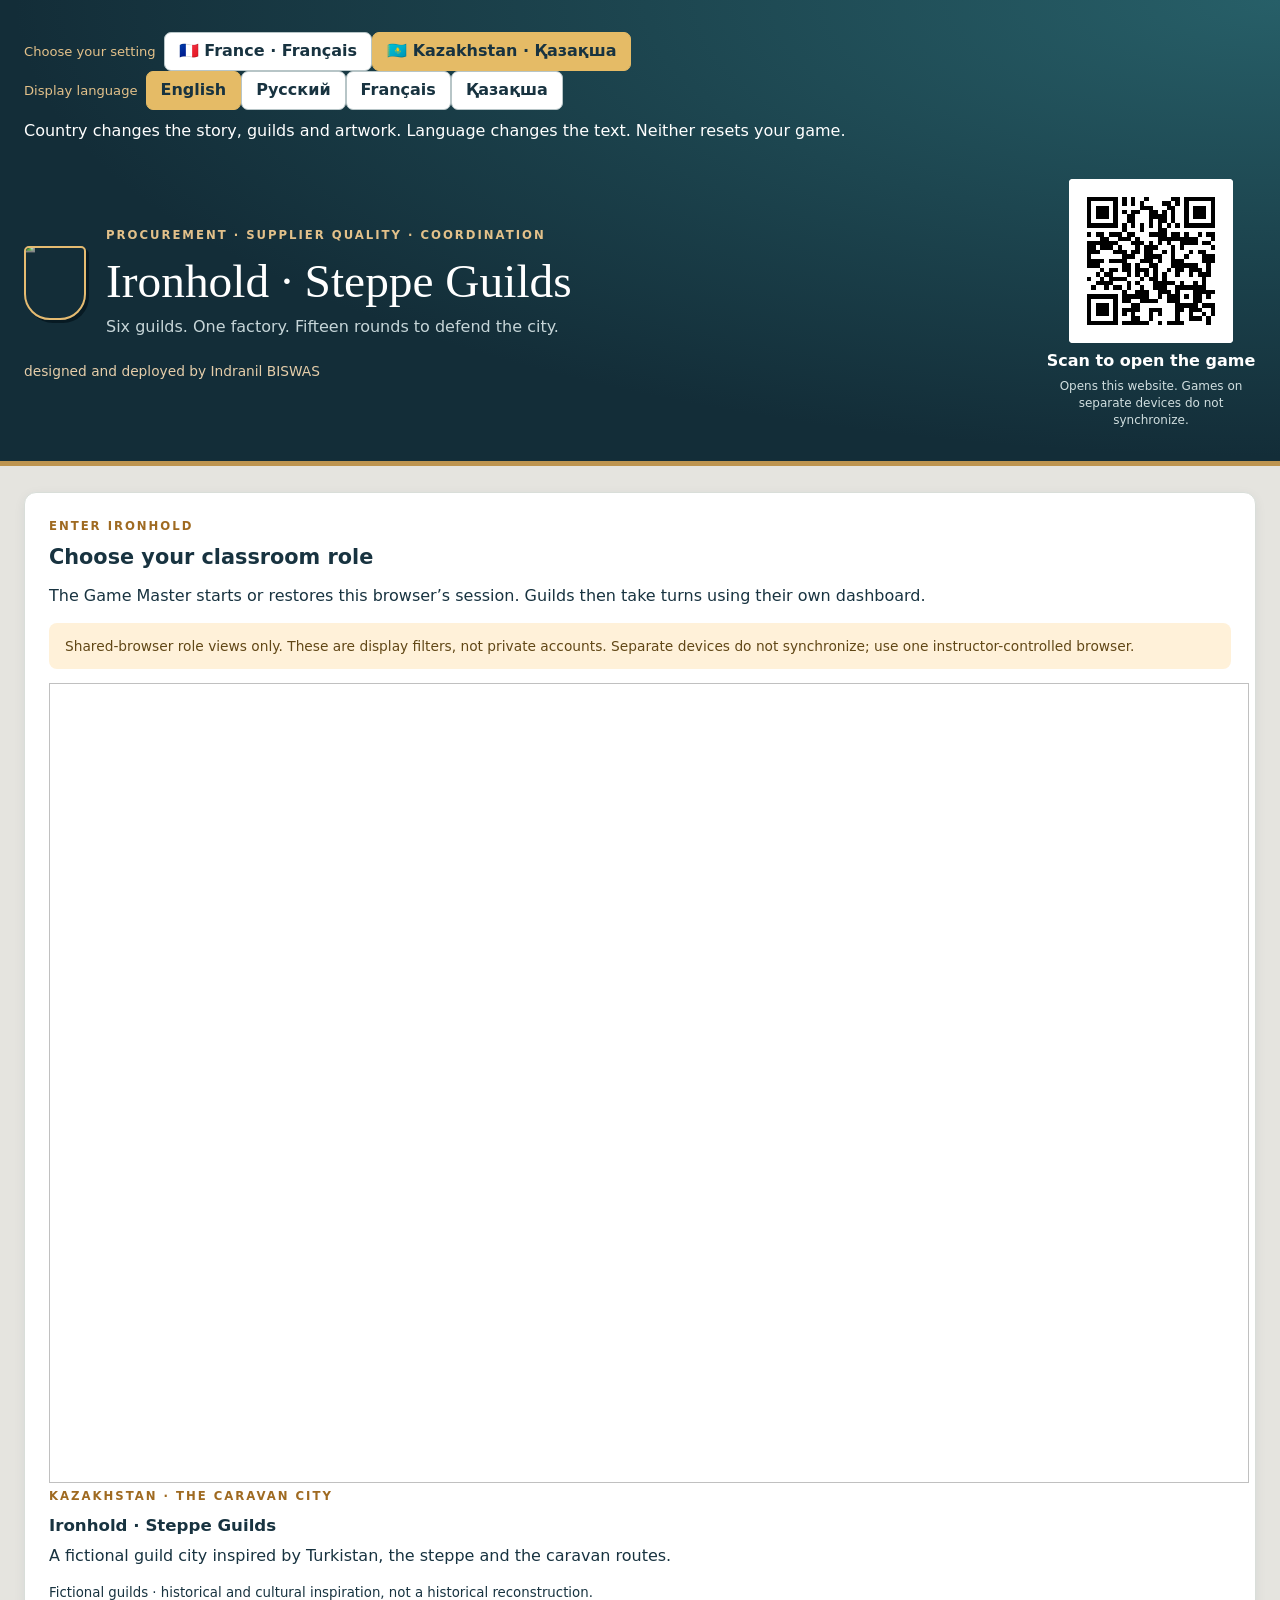
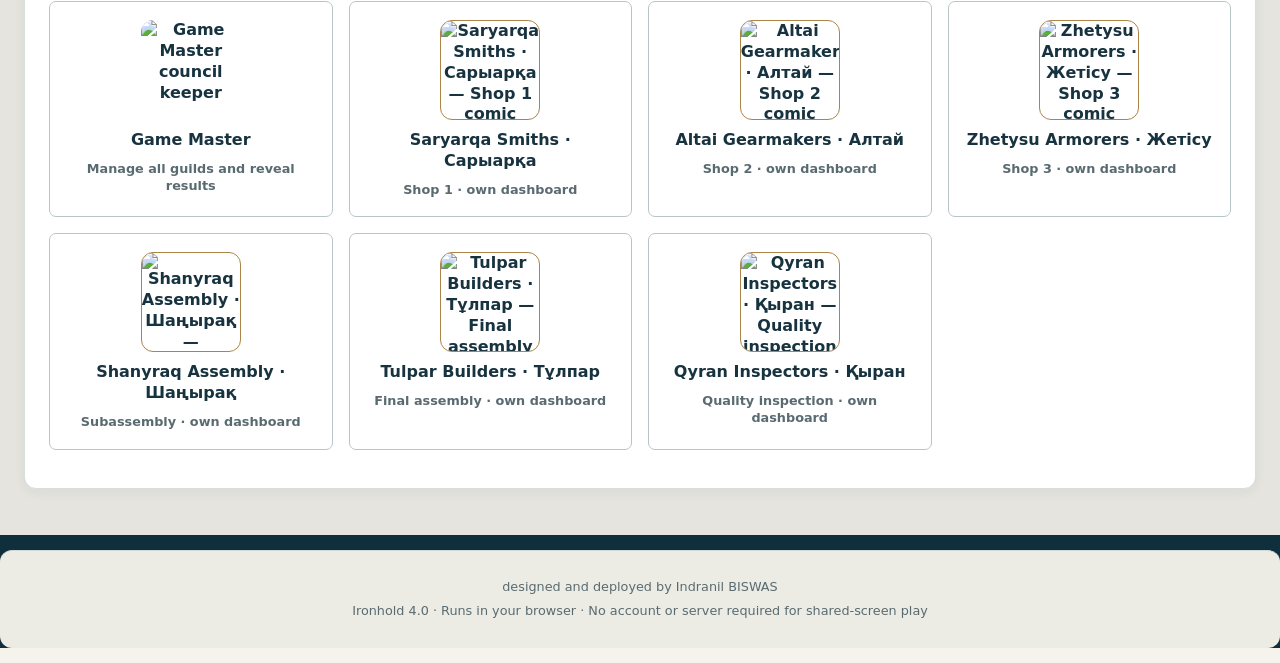
==== commit 0ad5b8cd: "Publish validated dice explanations and expanded rulebook PDFs [skip ci]" ====
--- a/src/index.html
+++ b/src/index.html
@@ -41,7 +41,29 @@
   </div></section>
   <section id="ledger-view" class="view" hidden><figure class="tab-art"><img src="assets/ironhold-ledger.webp" width="960" height="640" alt="Kazakh-inspired quartermasters discussing supply accounts in a steppe depot." loading="lazy"><figcaption><span>The quartermaster’s archive</span><p>Every roll, every decision, every gold piece.</p></figcaption></figure><div id="ledger" class="panel"><h2>Ledger &amp; history</h2><p>Start a session to view the ledger.</p></div></section>
   <section id="rules-view" class="view" hidden><figure class="tab-art"><img src="assets/ironhold-council.webp" width="960" height="640" alt="Six Kazakh-inspired guild representatives planning supplies beneath a shanyraq-inspired roof." loading="lazy"><figcaption><span>The council of six</span><p>Learn the mission. Agree on the rules.</p></figcaption></figure><article class="panel rules"><p class="eyebrow">PROCUREMENT EDITION 3.1</p><h2>Story &amp; procurement rules</h2><p>Manage procurement exception alerts through planned supplier corrective action, supplier risk review, or a quality hold with immediate corrective action. The manufacturing guilds remain the supply network you coordinate.</p><p>In this fictional Kazakh-inspired setting, Ironhold’s six guilds build mechanical Titans to defend the city. These guilds are imagined, not historical organizations. Saryarqa forges frames; Altai builds engines. Shanyraq combines these into subassemblies while Zhetysu makes protective armor. Tulpar integrates the parts, and Qyran approves each finished Titan.</p><p><b>Early Dawn:</b> rounds 1–5. <b>Fires of Noon:</b> 6–10. <b>Twilight of Battle:</b> 11–15. All teams operate every round. Cycle boundaries do not reset cash, stock or repairs.</p>
-  <details open><summary>1. Objective and setup</summary><p>Each team starts with 10 gold by default; the Game Master can choose 1–1000 gold per guild before starting. A round is an 8-hour day. Full capacity is two whole units. All five buffers begin at zero; raw materials are unlimited apart from vendor incidents. Select practice mode or announce a whole-game target of 1–30 approved Titans before starting.</p><p>A mission succeeds only if all six teams remain above zero gold and meet the target by round 15, including final settlement. Only then do the richest guilds share the Master Guild title. Zero or negative gold ends play. Practice mode reports output and survival without a target victory. Thirty shipments is the physical upper bound, not a tested target.</p></details>
+  <!-- DICE-GUIDE:START -->
+<details open data-dice-guide="legacy"><summary>Dice guide: D6, D10 and D4 (15-round edition)</summary><p>These are the older main-page rules, NOT version 4.1 on france.html and kazakhstan.html. A die result is not necessarily final output. One unit means that guild’s product; only quality-approved Titans are shipments.</p>
+<h3>D6 production and actual output</h3>
+<p>D6 has faces 1–6, not 0. Rolls 1, 2 or 3 give base capacity 1, followed by D10. Rolls 4, 5 or 6 give base capacity 2, without an event roll. Actual output = minimum of usable capacity and every required input stock. Usable capacity = max(0, base capacity − repair hours served / 4), or 0 during a rework hold.</p>
+<p>0 production = nothing is released. It is caused by missing inputs, repair time or a hold, not by a face 0. Example: D6 = 2 gives base 1, but immediate repair of 4h gives max(0, 1 − 4/4) = 0. No complete input set means no production die, no event die and no fine.</p>
+<p>1 production = one whole unit, not a half-finished unit. Examples: base 1 with a free fix and sufficient inputs; or base 2 but only one complete input set. A free fix does not restore the unit lost on a partial production roll.</p>
+<p>2 production = two whole units. You need usable capacity 2, inputs for two units and no hold. Example: D6 = 5, no repair, 2 frames + 2 engines = 2 subassemblies. Scheduled repairs skip production and event dice: use base 2; 4h served leaves capacity 1, and 8h leaves 0. Inputs may further reduce output.</p>
+<h3>D10 events: every face and when it applies</h3>
+<p>Roll D10 only after a partial production roll, D6 = 1–3; not just because final output is 1 or 0. Odd faces 1, 3, 5, 7, 9 mean Unknown cause: reroll until an applicable even face appears. Inapplicable results have no charge.</p>
+<p>2 = Machine failure. 6 = Machine misalignment. Both apply to all guilds. Choose planned corrective action, next-round risk review or immediate quality hold.</p>
+<p>4 = Defective part: only Subassembly, Final assembly and Inspection. Requires quality hold and an applicable D4. Shops 1–3 reroll this event.</p>
+<p>8 = Defective raw material: only Shops 1–3 outside supplier protection. Follow the supplier occurrence/vote rule, not D4. Other guilds and protected shops reroll.</p>
+<p>10 = Machine breakdown: all guilds, immediate quality hold; only D4 = 2 is valid. A physical D10 face 0 means 10; enter 10 in this older game. Example: D6 = 2 then D10 = 7 means reroll D10, not seven lost units. If the next D10 is 6, respond to misalignment.</p>
+<h3>D4 remedies: every face, costs and repair timing</h3>
+<p>1 = Stop and investigate: 4 repair hours / 1 gold. Valid only for failure or misalignment (D10 = 2 or 6).</p>
+<p>2 = Root cause analysis: 8 repair hours / 2 gold. Valid for any non-vendor incident (D10 = 2, 4, 6 or 10).</p>
+<p>3 = Software / parts fix: 0 repair hours / 0 gold. Valid only for D10 = 2 or 6. Base capacity stays 1 after the partial production roll; a free fix does not raise it to 2.</p>
+<p>4 = Rework: only for a defective part (D10 = 4). The detecting guild releases 0, retains its inputs and pays no additional repair fee. The origin pays 2 gold now and serves 8h from next round. At Subassembly, origin D6 = 1–3 assigns Shop 1 and 4–6 Shop 2; at Final assembly, 1–3 assigns Subassembly and 4–6 Shop 3. At Inspection, the origin is Final assembly without a die.</p>
+<p>Reroll an inapplicable D4 without a charge and keep the chosen response. For remedies 1–3, pay now: quality hold serves repair immediately, planned corrective action next round; a 0h fix closes immediately. Example: partial base 1 plus an immediate 4h remedy gives 0 today, but the same planned remedy leaves capacity 1 today and uses 4h next round. Inputs and other constraints still apply.</p>
+<p>Other older-edition D6 uses: deferred risk review 1–2 = 0h / 0 gold; 3–4 = 4h / 1 gold; 5–6 = 8h / 2 gold. An origin D6 assigns responsibility, not production. Follow the named roll on screen: production, analysis and origin are different uses of the same die.</p>
+</details>
+<!-- DICE-GUIDE:END -->
+<details open><summary>1. Objective and setup</summary><p>Each team starts with 10 gold by default; the Game Master can choose 1–1000 gold per guild before starting. A round is an 8-hour day. Full capacity is two whole units. All five buffers begin at zero; raw materials are unlimited apart from vendor incidents. Select practice mode or announce a whole-game target of 1–30 approved Titans before starting.</p><p>A mission succeeds only if all six teams remain above zero gold and meet the target by round 15, including final settlement. Only then do the richest guilds share the Master Guild title. Zero or negative gold ends play. Practice mode reports output and survival without a target victory. Thirty shipments is the physical upper bound, not a tested target.</p></details>
   <details><summary>2. Stages, capacity and inventory</summary><p>Stage 1: Shops 1 and 2. Stage 2: Shop 3 and Subassembly. Stage 3: Final Assembly. Stage 4: Quality. Paired teams release output together, after both decisions are complete. Resolve their events in Shop 1 then Shop 2 order, and Shop 3 then Subassembly order.</p><p>At round start, resolve due analysis tasks, then serve up to 8 queued repair hours per team. A team serving repairs makes no production or event roll; its base capacity is 2. Other teams with a complete input set roll d6: 1–3 gives base capacity 1; 4–6 gives 2. No input set means no roll and no fine.</p><p>Usable capacity = max(0, base capacity − repair hours served ÷ 4). Actual output is the minimum of usable capacity and each required input buffer. Consume one of each required input per good output unit. Carry unused tokens forward. Shops have no input constraint. Only quality-approved units count as shipments. A zero-hour fix does not restore the unit lost on a partial production roll.</p><p>Immediate repair hours are served before that team's output is released. Future tickets wait until their due round. Hours are served sequentially, never more than 8 per team per round. The app pauses before each stage's output release so the class can predict the result.</p></details>
   <details><summary>3. Procurement exceptions and responses</summary><div class="scroll"><table><thead><tr><th>d10</th><th>Cause</th><th>Applies to</th></tr></thead><tbody><tr><td>Odd</td><td>Unknown</td><td>Reroll until an applicable even result</td></tr><tr><td>2</td><td>Machine failure</td><td>All teams</td></tr><tr><td>4</td><td>Defective part</td><td>Subassembly, final assembly, quality</td></tr><tr><td>6</td><td>Misalignment</td><td>All teams</td></tr><tr><td>8</td><td>Defective raw material</td><td>Shops 1–3 outside vendor protection</td></tr><tr><td>10</td><td>Breakdown</td><td>All teams</td></tr></tbody></table></div><p>Roll an event only after partial production. Reroll inapplicable events without a charge. A physical d10 marked 0 means 10; enter 10 in the app.</p><p><b>Supply clear:</b> healthy local process. <b>Planned supplier corrective action:</b> choose a solution now, pay now, repair next round. <b>Supplier risk review:</b> resolve a d6 analysis next round. <b>Quality hold:</b> immediate corrective action. Only failure and misalignment allow planned corrective action or risk review. Defective parts and breakdowns require a quality hold. Vendor incidents use the vendor rule. Input starvation is Idle. Procurement exception alerts carry no extra fee.</p><p>Analysis d6: 1–2 = 0 hours / 0 gold, 3–4 = 4 hours / 1 gold, 5–6 = 8 hours / 2 gold. The incident then closes. Round-15 analysis is settled after production ends; it cannot evade its charge.</p></details>
   <details><summary>4. Repairs, rework and costs</summary><div class="scroll"><table><thead><tr><th>d4</th><th>Solution</th><th>Applicable cause</th><th>Ticket</th></tr></thead><tbody><tr><td>1</td><td>Stop and investigate</td><td>Failure or misalignment</td><td>4h / 1 gold</td></tr><tr><td>2</td><td>Root cause</td><td>Any non-vendor incident</td><td>8h / 2 gold</td></tr><tr><td>3</td><td>Software / parts fix</td><td>Failure or misalignment</td><td>0h / 0 gold</td></tr><tr><td>4</td><td>Rework</td><td>Defective part</td><td>8h / 2 gold to origin</td></tr></tbody></table></div><p>Reroll inapplicable solutions. Solutions 1–3 belong to the detecting team; quality hold is immediate; planned corrective action starts next round. A free fix closes immediately.</p><p>Rework holds the detecting team's output at zero and retains its inputs. That team pays no extra repair fee. For a defect at Subassembly, origin d6 1–3 assigns Shop 1 and 4–6 Shop 2. At Final Assembly, 1–3 assigns Subassembly and 4–6 Shop 3. At Quality, the origin is Final Assembly without a die. The origin pays now and serves 8 hours from next round.</p><p>Each ticket is charged once when issued: 4h = 1 gold; 8h = 2; forced-vendor 32h = 7. Four separate 8h tickets cost 8, not 7. Serving already-paid repair hours does not charge again. Partial capacity, starvation and an exception alert do not create separate monetary fines.</p><p>The app checks bankruptcy after each resolved charge or atomic batch of charges. All three charges of one vendor change are posted together. Due analyses are resolved as one round-opening batch. If play ends before a stage release, no staged output is transferred.</p></details>
